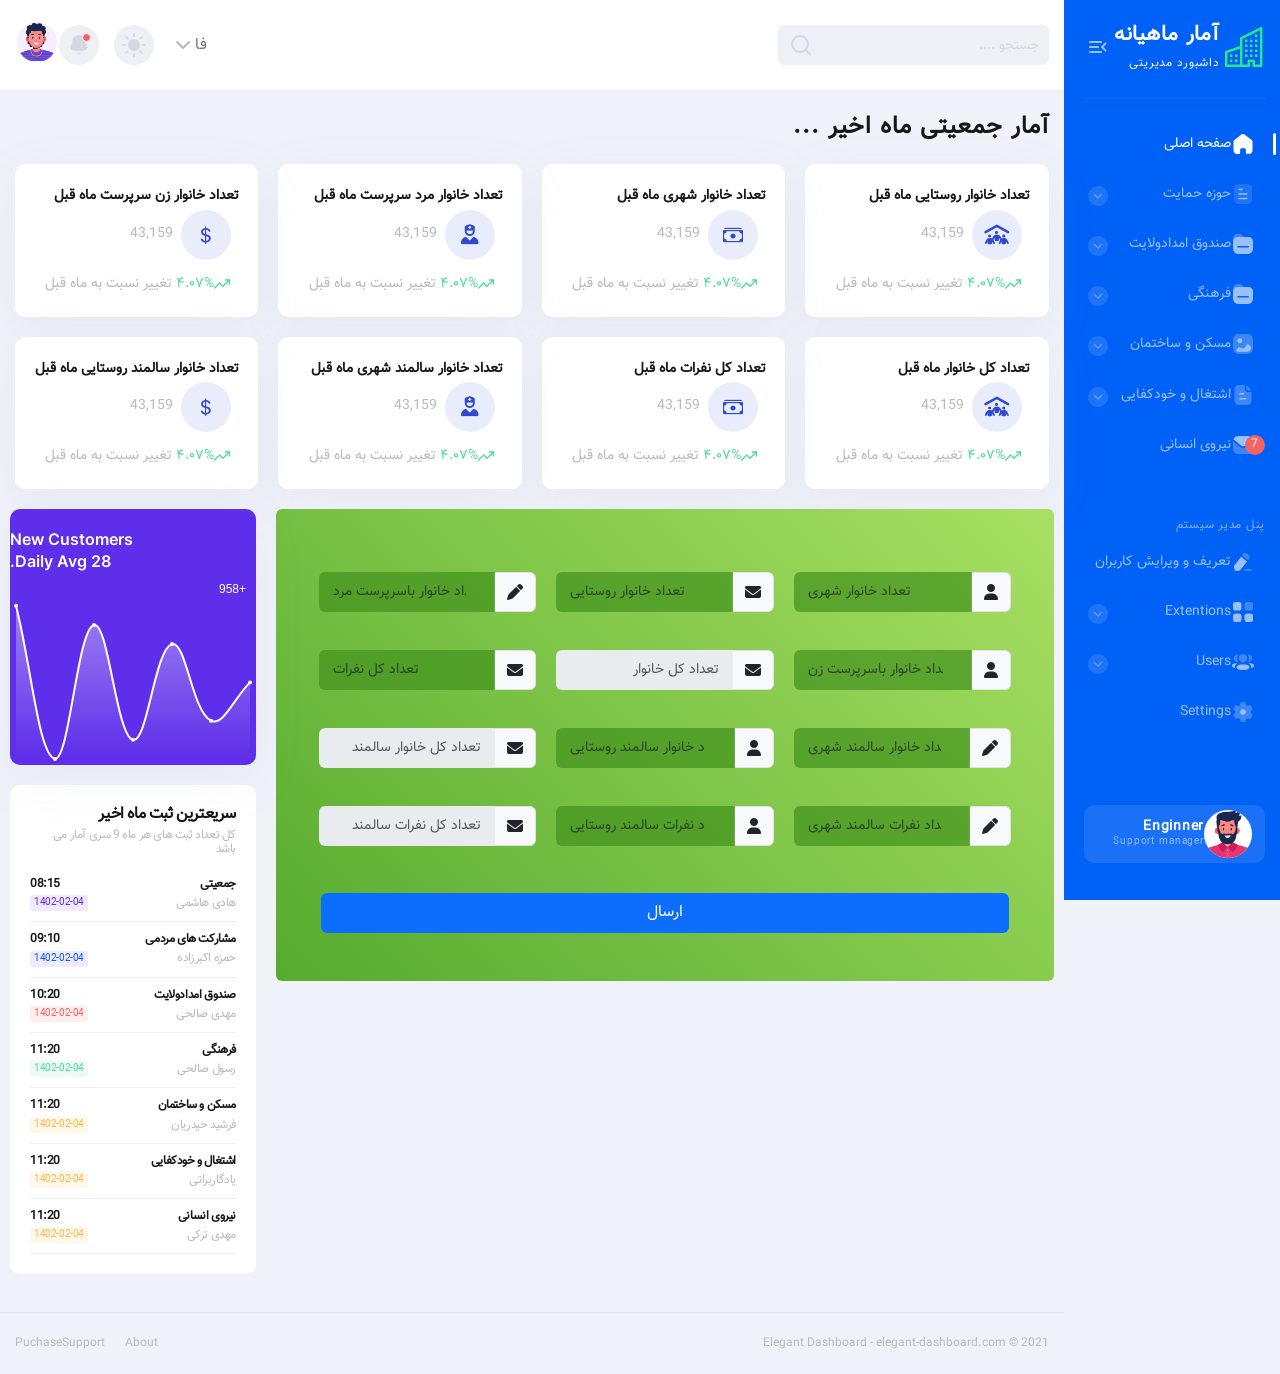
==== insert-poplulation.html @ deee4372 "init" ====
<!DOCTYPE html>
<html lang="fa" dir="rtl">

<head>
  <meta charset="UTF-8">
  <meta http-equiv="X-UA-Compatible" content="IE=edge">
  <meta name="viewport" content="width=device-width, initial-scale=1.0">
  <title>Elegant Dashboard | Dashboard</title>
  <!-- Favicon -->
  <link rel="shortcut icon" href="./img/svg/logo.svg" type="image/x-icon">
  <!-- Custom styles -->
  <link rel="stylesheet" href="https://cdn.jsdelivr.net/npm/bootstrap-icons@1.10.5/font/bootstrap-icons.css">
  <link rel="stylesheet" href="./css/bootstrap.rtl.min.css">
  <link rel="stylesheet" href="./css/style.css">
  <link rel="stylesheet" href="./css/font.css">
  <link rel="stylesheet" href="./css/Custome-style.css">
  <link rel="stylesheet" href="./css/all.min.css">

</head>

<body>
  <div class="layer"></div>
  <!-- ! Body -->
  <a class="skip-link sr-only" href="#skip-target">Skip to content</a>
  <div class="page-flex">



    <!-- ! Sidebar *********************************************-->
    <aside class="sidebar">
      <div class="sidebar-start">
        <div class="sidebar-head">
          <a href="/" class="logo-wrapper" title="Home">
            <span class="sr-only">Home</span>
            <!-- <span class="icon logo" aria-hidden="true"></span> -->
            <i class="bi bi-buildings"></i>
            <div class="logo-text">
              <span class="logo-title">آمار ماهیانه </span>
              <span class="logo-subtitle">داشبورد مدیریتی</span>
            </div>

          </a>
          <button class="sidebar-toggle transparent-btn" title="Menu" type="button">
            <span class="sr-only">Toggle menu</span>
            <span class="icon menu-toggle" aria-hidden="true"></span>
          </button>
        </div>
        <div class="sidebar-body">
          <ul class="sidebar-body-menu">
            <li>
              <a class="active" href="/"><span class="icon home" aria-hidden="true"></span>صفحه اصلی</a>
            </li>
            <li>
              <a class="show-cat-btn" href="##">
                <span class="icon document" aria-hidden="true"></span>حوزه حمایت
                <span class="category__btn transparent-btn" title="Open list">
                  <span class="sr-only">Open list</span>
                  <span class="icon arrow-down" aria-hidden="true"></span>
                </span>
              </a>
              <ul class="cat-sub-menu">
                <li>
                  <a href="insert-poplulation.html">آمار جمعیتی</a>
                </li>
                <li>
                  <a href="new-post.html"> آمار معیشت</a>
                </li>
                <li>
                  <a href="new-post.html">جهیزیه</a>
                </li>
                <li>
                  <a href="new-post.html">بیمه های اجتماعی</a>
                </li>
              </ul>
            </li>


            <li>
              <a class="show-cat-btn" href="##">
                <span class="icon folder" aria-hidden="true"></span>صندوق امدادولایت
                <span class="category__btn transparent-btn" title="Open list">
                  <span class="sr-only">Open list</span>
                  <span class="icon arrow-down" aria-hidden="true"></span>
                </span>
              </a>
              <ul class="cat-sub-menu">
                <li>
                  <a href="categories.html">صندوق امدادولایت</a>
                </li>
              </ul>
            </li>


            <li>
              <a class="show-cat-btn" href="##">
                <span class="icon folder" aria-hidden="true"></span>فرهنگی
                <span class="category__btn transparent-btn" title="Open list">
                  <span class="sr-only">Open list</span>
                  <span class="icon arrow-down" aria-hidden="true"></span>
                </span>
              </a>
              <ul class="cat-sub-menu">
                <li>
                  <a href="categories.html">فرهنگی</a>
                </li>
              </ul>
            </li>



            <li>
              <a class="show-cat-btn" href="##">
                <span class="icon image" aria-hidden="true"></span>مسکن و ساختمان
                <span class="category__btn transparent-btn" title="Open list">
                  <span class="sr-only">Open list</span>
                  <span class="icon arrow-down" aria-hidden="true"></span>
                </span>
              </a>
              <ul class="cat-sub-menu">
                <li>
                  <a href="media-01.html">ثبت آمار مسکن</a>
                </li>

              </ul>
            </li>
            <li>
              <a class="show-cat-btn" href="##">
                <span class="icon paper" aria-hidden="true"></span>اشتغال و خودکفایی
                <span class="category__btn transparent-btn" title="Open list">
                  <span class="sr-only">Open list</span>
                  <span class="icon arrow-down" aria-hidden="true"></span>
                </span>
              </a>
              <ul class="cat-sub-menu">
                <li>
                  <a href="pages.html">ثبت آمار اشتغال</a>
                </li>

              </ul>
            </li>
            <li>
              <a href="comments.html">
                <span class="icon message" aria-hidden="true"></span>
                نیروی انسانی
              </a>
              <span class="msg-counter">7</span>
            </li>
          </ul>
          <span class="system-menu__title mt-5">پنل مدیر سیستم</span>
          <ul class="sidebar-body-menu">
            <li>
              <a href="#"><span class="icon edit" aria-hidden="true"></span>تعریف و ویرایش کاربران</a>
            </li>
            <li>
              <a class="show-cat-btn" href="##">
                <span class="icon category" aria-hidden="true"></span>Extentions
                <span class="category__btn transparent-btn" title="Open list">
                  <span class="sr-only">Open list</span>
                  <span class="icon arrow-down" aria-hidden="true"></span>
                </span>
              </a>
              <ul class="cat-sub-menu">
                <li>
                  <a href="#">Extentions-01</a>
                </li>
                <li>
                  <a href="#">Extentions-02</a>
                </li>
              </ul>
            </li>
            <li>
              <a class="show-cat-btn" href="##">
                <span class="icon user-3" aria-hidden="true"></span>Users
                <span class="category__btn transparent-btn" title="Open list">
                  <span class="sr-only">Open list</span>
                  <span class="icon arrow-down" aria-hidden="true"></span>
                </span>
              </a>
              <ul class="cat-sub-menu">
                <li>
                  <a href="#">Users-01</a>
                </li>
                <li>
                  <a href="#">Users-02</a>
                </li>
              </ul>
            </li>
            <li>
              <a href="##"><span class="icon setting" aria-hidden="true"></span>Settings</a>
            </li>
          </ul>
        </div>
      </div>
      <div class="sidebar-footer">
        <a href="##" class="sidebar-user">
          <span class="sidebar-user-img">
            <picture>
              <source srcset="./img/avatar/avatar-illustrated-03.webp" type="image/webp"><img
                src="./img/avatar/avatar-illustrated-03.png" alt="User name">
            </picture>
          </span>
          <div class="sidebar-user-info">
            <span class="sidebar-user__title">Enginner</span>
            <span class="sidebar-user__subtitle">Support manager</span>
          </div>
        </a>
      </div>
    </aside>
    <!-- End Sidebar *-*****************************************************-->



    <div class="main-wrapper">
      <!-- ! Main nav -->
      <nav class="main-nav--bg">
        <div class="container main-nav">
          <div class="main-nav-start">
            <div class="search-wrapper">
              <i data-feather="search" aria-hidden="true"></i>
              <input type="text" placeholder="جستجو ...." required>
            </div>
          </div>
          <div class="main-nav-end">
            <button class="sidebar-toggle transparent-btn" title="Menu" type="button">
              <span class="sr-only">Toggle menu</span>
              <span class="icon menu-toggle--gray" aria-hidden="true"></span>
            </button>
            <div class="lang-switcher-wrapper">
              <button class="lang-switcher transparent-btn" type="button">
                فا
                <i data-feather="chevron-down" aria-hidden="true"></i>
              </button>
              <ul class="lang-menu dropdown">
                <li><a href="##">English</a></li>
                <li><a href="##">فارسی</a></li>
              </ul>
            </div>
            <button class="theme-switcher gray-circle-btn" type="button" title="Switch theme">
              <span class="sr-only">Switch theme</span>
              <i class="sun-icon" data-feather="sun" aria-hidden="true"></i>
              <i class="moon-icon" data-feather="moon" aria-hidden="true"></i>
            </button>
            <div class="notification-wrapper">
              <button class="gray-circle-btn dropdown-btn" title="To messages" type="button">
                <span class="sr-only">To messages</span>
                <span class="icon notification active" aria-hidden="true"></span>
              </button>
              <ul class="users-item-dropdown notification-dropdown dropdown">
                <li>
                  <a href="##">
                    <div class="notification-dropdown-icon info">
                      <i data-feather="check"></i>
                    </div>
                    <div class="notification-dropdown-text">
                      <span class="notification-dropdown__title">System just updated</span>
                      <span class="notification-dropdown__subtitle">The system has been successfully upgraded. Read more
                        here.</span>
                    </div>
                  </a>
                </li>
                <li>
                  <a href="##">
                    <div class="notification-dropdown-icon danger">
                      <i data-feather="info" aria-hidden="true"></i>
                    </div>
                    <div class="notification-dropdown-text">
                      <span class="notification-dropdown__title">The cache is full!</span>
                      <span class="notification-dropdown__subtitle">Unnecessary caches take up a lot of memory space and
                        interfere ...</span>
                    </div>
                  </a>
                </li>
                <li>
                  <a href="##">
                    <div class="notification-dropdown-icon info">
                      <i data-feather="check" aria-hidden="true"></i>
                    </div>
                    <div class="notification-dropdown-text">
                      <span class="notification-dropdown__title">New Subscriber here!</span>
                      <span class="notification-dropdown__subtitle">A new subscriber has subscribed.</span>
                    </div>
                  </a>
                </li>
                <li>
                  <a class="link-to-page" href="##">Go to Notifications page</a>
                </li>
              </ul>
            </div>
            <div class="nav-user-wrapper">
              <button href="##" class="nav-user-btn dropdown-btn" title="My profile" type="button">
                <span class="sr-only">My profile</span>
                <span class="nav-user-img">
                  <picture>
                    <source srcset="./img/avatar/avatar-illustrated-02.webp" type="image/webp"><img
                      src="./img/avatar/avatar-illustrated-02.png" alt="User name">
                  </picture>
                </span>
              </button>
              <ul class="users-item-dropdown nav-user-dropdown dropdown">
                <li><a href="##">
                    <i data-feather="user" aria-hidden="true"></i>
                    <span>پروفایل</span>
                  </a></li>
                <li><a href="##">
                    <i data-feather="settings" aria-hidden="true"></i>
                    <span>تنظیمات</span>
                  </a></li>
                <li><a class="danger" href="##">
                    <i data-feather="log-out" aria-hidden="true"></i>
                    <span>خروج</span>
                  </a></li>
              </ul>
            </div>
          </div>
        </div>
      </nav>
      <!-- ! Main -->
      <main class="main users chart-page" id="skip-target">
        <div class="container">
          <h2 class="main-title">آمار جمعیتی ماه اخیر ...</h2>
          <div class="row stat-cards">


            <!-- **** -->
            <div class="col-md-6 col-xl-3">
              <article class="stat-cards-item">
                <div class="stat-cards-info">
                  <p class="stat-cards-info__num">تعداد خانوار روستایی ماه قبل</p>
                  <div class="d-flex  align-items-center">
                    <i class="fa-solid mx-2 fa-people-roof stat-cards-icon primary"></i>
                    <p class="stat-cards-info__title">43,159</p>
                  </div>
                  <p class="stat-cards-info__progress mt-3">
                    <span class="stat-cards-info__profit success mx-1">
                      <i data-feather="trending-up" aria-hidden="true"></i>4.07%
                    </span>
                    تغییر نسبت به ماه قبل
                  </p>
                </div>
              </article>
            </div>
            <!-- ****** -->
            <div class="col-md-6 col-xl-3">
              <article class="stat-cards-item">
                <div class="stat-cards-info">
                  <p class="stat-cards-info__num">تعداد خانوار شهری ماه قبل</p>
                  <div class="d-flex  align-items-center">
                    <i class="bi bi-cash-stack mx-2 stat-cards-icon primary"></i>
                    <p class="stat-cards-info__title">43,159</p>
                  </div>
                  <p class="stat-cards-info__progress mt-3">
                    <span class="stat-cards-info__profit success mx-1">
                      <i data-feather="trending-up" aria-hidden="true"></i>4.07%
                    </span>
                    تغییر نسبت به ماه قبل
                  </p>
                </div>
              </article>
            </div>
            <!-- ****** -->
            <div class="col-md-6 col-xl-3">
              <article class="stat-cards-item">
                <div class="stat-cards-info">
                  <p class="stat-cards-info__num">تعداد خانوار مرد سرپرست ماه قبل</p>
                  <div class="d-flex  align-items-center">
                    <i class="fa-solid fa-user-nurse  mx-2 stat-cards-icon primary"></i>
                    <p class="stat-cards-info__title">43,159</p>
                  </div>
                  <p class="stat-cards-info__progress mt-3">
                    <span class="stat-cards-info__profit success mx-1">
                      <i data-feather="trending-up" aria-hidden="true"></i>4.07%
                    </span>
                    تغییر نسبت به ماه قبل
                  </p>
                </div>
              </article>
            </div>
            <!-- ****** -->
            <div class="col-md-6 col-xl-3">
              <article class="stat-cards-item">
                <div class="stat-cards-info">
                  <p class="stat-cards-info__num"> تعداد خانوار زن سرپرست ماه قبل</p>
                  <div class="d-flex  align-items-center">
                    <i class="bi bi-currency-dollar mx-2 stat-cards-icon primary"></i>
                    <p class="stat-cards-info__title">43,159</p>
                  </div>
                  <p class="stat-cards-info__progress mt-3">
                    <span class="stat-cards-info__profit success mx-1">
                      <i data-feather="trending-up" aria-hidden="true"></i>4.07%
                    </span>
                    تغییر نسبت به ماه قبل
                  </p>
                </div>
              </article>
            </div>
            <!-- ****** -->

          </div>
          <div class="row stat-cards">


            <!-- **** -->
            <div class="col-md-6 col-xl-3">
              <article class="stat-cards-item">
                <div class="stat-cards-info">
                  <p class="stat-cards-info__num">تعداد کل خانوار ماه قبل</p>
                  <div class="d-flex  align-items-center">
                    <i class="fa-solid mx-2 fa-people-roof stat-cards-icon primary"></i>
                    <p class="stat-cards-info__title">43,159</p>
                  </div>
                  <p class="stat-cards-info__progress mt-3">
                    <span class="stat-cards-info__profit success mx-1">
                      <i data-feather="trending-up" aria-hidden="true"></i>4.07%
                    </span>
                    تغییر نسبت به ماه قبل
                  </p>
                </div>
              </article>
            </div>
            <!-- ****** -->
            <div class="col-md-6 col-xl-3">
              <article class="stat-cards-item">
                <div class="stat-cards-info">
                  <p class="stat-cards-info__num">تعداد کل نفرات ماه قبل</p>
                  <div class="d-flex  align-items-center">
                    <i class="bi bi-cash-stack mx-2 stat-cards-icon primary"></i>
                    <p class="stat-cards-info__title">43,159</p>
                  </div>
                  <p class="stat-cards-info__progress mt-3">
                    <span class="stat-cards-info__profit success mx-1">
                      <i data-feather="trending-up" aria-hidden="true"></i>4.07%
                    </span>
                    تغییر نسبت به ماه قبل
                  </p>
                </div>
              </article>
            </div>
            <!-- ****** -->
            <div class="col-md-6 col-xl-3">
              <article class="stat-cards-item">
                <div class="stat-cards-info">
                  <p class="stat-cards-info__num">تعداد خانوار سالمند شهری ماه قبل</p>
                  <div class="d-flex  align-items-center">
                    <i class="fa-solid fa-user-nurse  mx-2 stat-cards-icon primary"></i>
                    <p class="stat-cards-info__title">43,159</p>
                  </div>
                  <p class="stat-cards-info__progress mt-3">
                    <span class="stat-cards-info__profit success mx-1">
                      <i data-feather="trending-up" aria-hidden="true"></i>4.07%
                    </span>
                    تغییر نسبت به ماه قبل
                  </p>
                </div>
              </article>
            </div>
            <!-- ****** -->
            <div class="col-md-6 col-xl-3">
              <article class="stat-cards-item">
                <div class="stat-cards-info">
                  <p class="stat-cards-info__num"> تعداد خانوار سالمند روستایی ماه قبل</p>
                  <div class="d-flex  align-items-center">
                    <i class="bi bi-currency-dollar mx-2 stat-cards-icon primary"></i>
                    <p class="stat-cards-info__title">43,159</p>
                  </div>
                  <p class="stat-cards-info__progress mt-3">
                    <span class="stat-cards-info__profit success mx-1">
                      <i data-feather="trending-up" aria-hidden="true"></i>4.07%
                    </span>
                    تغییر نسبت به ماه قبل
                  </p>
                </div>
              </article>
            </div>
            <!-- ****** -->

          </div>
          <!-- ******************** -->
          <div class="row">
            <div class="col-lg-9">

              <form action="" class="insert-form p-5 rounded">
                <div class="row">
                  <div class="col-md-6 col-lg-4">
                    <div class="input-group mb-2">
                      <span class="input-group-text">
                        <i class="fa fa-user"></i>
                      </span>
                      <input type="number" class="form-control" placeholder="تعداد خانوار شهری">
                    </div>
                  </div>
                  <div class="col-md-6 col-lg-4">
                    <div class="input-group mb-2">
                      <span class="input-group-text">
                        <i class="fa-solid fa-envelope"></i>
                      </span>
                      <input type="number" class="form-control" placeholder="تعداد خانوار روستایی">
                    </div>
                  </div>
                  <div class="col-md-6 col-lg-4">
                    <div class="input-group mb-2">
                      <span class="input-group-text">
                        <i class="fas fa-pen"></i>
                      </span>
                      <input type="number" class="form-control" placeholder="تعداد خانوار باسرپرست مرد">
                    </div>
                  </div>


                  <div class="col-md-6 col-lg-4">
                    <div class="input-group mb-2">
                      <span class="input-group-text">
                        <i class="fa fa-user"></i>
                      </span>
                      <input type="number" class="form-control " placeholder="تعداد خانوار باسرپرست زن">
                    </div>
                  </div>
                  <div class="col-md-6 col-lg-4">
                    <div class="input-group mb-2">
                      <span class="input-group-text">
                        <i class="fa-solid fa-envelope"></i>
                      </span>
                      <input disabled type="text" class="form-control" placeholder="تعداد کل خانوار">
                    </div>
                  </div>
                  <div class="col-md-6 col-lg-4">
                    <div class="input-group mb-2">
                      <span class="input-group-text">
                        <i class="fa-solid fa-envelope"></i>
                      </span>
                      <input type="number" class="form-control" placeholder="تعداد کل نفرات">
                    </div>
                  </div>
                  <div class="col-md-6 col-lg-4">
                    <div class="input-group mb-2">
                      <span class="input-group-text">
                        <i class="fas fa-pen"></i>
                      </span>
                      <input type="number" class="form-control" placeholder="تعداد خانوار سالمند شهری">
                    </div>
                  </div>


                  <div class="col-md-6 col-lg-4">
                    <div class="input-group mb-2">
                      <span class="input-group-text">
                        <i class="fa fa-user"></i>
                      </span>
                      <input type="number" class="form-control " placeholder="تعداد خانوار سالمند روستایی">
                    </div>
                  </div>
                  <div class="col-md-6 col-lg-4">
                    <div class="input-group mb-2">
                      <span class="input-group-text">
                        <i class="fa-solid fa-envelope"></i>
                      </span>
                      <input disabled type="text" class="form-control" placeholder="تعداد کل خانوار سالمند">
                    </div>
                  </div>
                  <div class="col-md-6 col-lg-4">
                    <div class="input-group mb-2">
                      <span class="input-group-text">
                        <i class="fas fa-pen"></i>
                      </span>
                      <input type="number" class="form-control" placeholder="تعداد نفرات سالمند شهری">
                    </div>
                  </div>


                  <div class="col-md-6 col-lg-4">
                    <div class="input-group mb-2">
                      <span class="input-group-text">
                        <i class="fa fa-user"></i>
                      </span>
                      <input type="number" class="form-control " placeholder="تعداد نفرات سالمند روستایی">
                    </div>
                  </div>
                  <div class="col-md-6 col-lg-4">
                    <div class="input-group mb-2">
                      <span class="input-group-text">
                        <i class="fa-solid fa-envelope"></i>
                      </span>
                      <input disabled type="text" class="form-control" placeholder="تعداد کل نفرات سالمند">
                    </div>
                  </div>
                  <div class="pt-4">
                    <input type="submit" value="ارسال" class="btn btn-primary  w-100 f-800">
                  </div>
                </div>
              </form>
            </div>





            <div class="col-lg-3">
              <article class="customers-wrapper">
                <canvas id="customersChart" aria-label="Customers statistics" role="img"></canvas>

              </article>
              <article class="white-block">
                <div class="top-cat-title">
                  <h3>سریعترین ثبت ماه اخیر</h3>
                  <p>کل تعداد ثبت های هر ماه 9 سری آمار می باشد</p>
                </div>
                <ul class="top-cat-list">
                  <li>
                    <a href="##">
                      <div class="top-cat-list__title">
                        جمعیتی <span>08:15</span>
                      </div>
                      <div class="top-cat-list__subtitle">
                        هادی هاشمی <span class="purple">1402-02-04</span>
                      </div>
                    </a>
                  </li>
                  <li>
                    <a href="##">
                      <div class="top-cat-list__title">
                        مشارکت های مردمی<span>09:10</span>
                      </div>
                      <div class="top-cat-list__subtitle">
                        حمزه اکبرزاده <span class="blue">1402-02-04</span>
                      </div>
                    </a>
                  </li>
                  <li>
                    <a href="##">
                      <div class="top-cat-list__title">
                        صندوق امدادولایت <span>10:20</span>
                      </div>
                      <div class="top-cat-list__subtitle">
                        مهدی صالحی <span class="danger">1402-02-04</span>
                      </div>
                    </a>
                  </li>
                  <li>
                    <a href="##">
                      <div class="top-cat-list__title">
                        فرهنگی <span>11:20</span>
                      </div>
                      <div class="top-cat-list__subtitle">
                        رسول صالحی <span class="success">1402-02-04</span>
                      </div>
                    </a>
                  </li>
                  <li>
                    <a href="##">
                      <div class="top-cat-list__title">
                        مسکن و ساختمان<span>11:20</span>
                      </div>
                      <div class="top-cat-list__subtitle">
                        فرشید حیدریان<span class="warning">1402-02-04</span>
                      </div>
                    </a>
                  </li>
                  <li>
                    <a href="##">
                      <div class="top-cat-list__title">
                        اشتغال و خودکفایی <span>11:20</span>
                      </div>
                      <div class="top-cat-list__subtitle">
                        یادگاربراتی <span class="warning">1402-02-04</span>
                      </div>
                    </a>
                  </li>
                  <li>
                    <a href="##">
                      <div class="top-cat-list__title">
                        نیروی انسانی <span>11:20</span>
                      </div>
                      <div class="top-cat-list__subtitle">
                        مهدی ترکی <span class="warning">1402-02-04</span>
                      </div>
                    </a>
                  </li>

                </ul>
              </article>
            </div>
          </div>
        </div>
      </main>
      <!-- ! Footer -->
      <footer class="footer">
        <div class="container footer--flex">
          <div class="footer-start">
            <p>2021 © Elegant Dashboard - <a href="elegant-dashboard.com" target="_blank"
                rel="noopener noreferrer">elegant-dashboard.com</a></p>
          </div>
          <ul class="footer-end">
            <li><a href="##">About</a></li>
            <li><a href="##">Support</a></li>
            <li><a href="##">Puchase</a></li>
          </ul>
        </div>
      </footer>
    </div>
  </div>
  <!-- Chart library -->
  <script src="./plugins/chart.min.js"></script>
  <!-- Icons library -->
  <script src="plugins/feather.min.js"></script>
  <!-- Custom scripts -->
  <script src="js/script.js"></script>
  <script src="js/bootstrap.bundle.min.js"></script>
</body>

</html>
---- css/style.css ----
/*NEW Com*/


/*! normalize.css v8.0.1 | MIT License | github.com/necolas/normalize.css */

/* Document
   ========================================================================== */

/**
 * 1. Correct the line height in all browsers.
 * 2. Prevent adjustments of font size after orientation changes in iOS.
 */

@import url(../fonts/stylesheet.css);

html {
  line-height: 1.15;
  /* 1 */
  -webkit-text-size-adjust: 100%;
  /* 2 */
}


/* Sections
   ========================================================================== */

/**
 * Remove the margin in all browsers.
 */

body {
  margin: 0;
  /* font-family: vazirf, sans-serif; */
}

/**
 * Render the `main` element consistently in IE.
 */

main {
  display: block;
}

/**
 * Correct the font size and margin on `h1` elements within `section` and
 * `article` contexts in Chrome, Firefox, and Safari.
 */

h1 {
  font-size: 2em;
  margin: 0.67em 0;
}

/* Grouping content
   ========================================================================== */

/**
 * 1. Add the correct box sizing in Firefox.
 * 2. Show the overflow in Edge and IE.
 */

hr {
  -webkit-box-sizing: content-box;
  box-sizing: content-box;
  /* 1 */
  height: 0;
  /* 1 */
  overflow: visible;
  /* 2 */
}

/**
 * 1. Correct the inheritance and scaling of font size in all browsers.
 * 2. Correct the odd `em` font sizing in all browsers.
 */

pre {
  font-family: monospace, monospace;
  /* 1 */
  font-size: 1em;
  /* 2 */
}

/* Text-level semantics
   ========================================================================== */

/**
 * Remove the gray background on active links in IE 10.
 */

a {
  background-color: transparent;
}

/**
 * 1. Remove the bottom border in Chrome 57-
 * 2. Add the correct text decoration in Chrome, Edge, IE, Opera, and Safari.
 */

abbr[title] {
  border-bottom: none;
  /* 1 */
  text-decoration: underline;
  /* 2 */
  -webkit-text-decoration: underline dotted;
  text-decoration: underline dotted;
  /* 2 */
}

/**
 * Add the correct font weight in Chrome, Edge, and Safari.
 */

b,
strong {
  font-weight: bolder;
}

/**
 * 1. Correct the inheritance and scaling of font size in all browsers.
 * 2. Correct the odd `em` font sizing in all browsers.
 */

code,
kbd,
samp {
  font-family: monospace, monospace;
  /* 1 */
  font-size: 1em;
  /* 2 */
}

/**
 * Add the correct font size in all browsers.
 */

small {
  font-size: 80%;
}

/**
 * Prevent `sub` and `sup` elements from affecting the line height in
 * all browsers.
 */

sub,
sup {
  font-size: 75%;
  line-height: 0;
  position: relative;
  vertical-align: baseline;
}

sub {
  bottom: -0.25em;
}

sup {
  top: -0.5em;
}

/* Embedded content
   ========================================================================== */

/**
 * Remove the border on images inside links in IE 10.
 */

img {
  border-style: none;
}

/* Forms
   ========================================================================== */

/**
 * 1. Change the font styles in all browsers.
 * 2. Remove the margin in Firefox and Safari.
 */

button,
input,
optgroup,
select,
textarea {
  font-family: inherit;
  /* 1 */
  font-size: 100%;
  /* 1 */
  line-height: 1.15;
  /* 1 */
  margin: 0;
  /* 2 */
}

/**
 * Show the overflow in IE.
 * 1. Show the overflow in Edge.
 */

button,
input {
  /* 1 */
  overflow: visible;
}

/**
 * Remove the inheritance of text transform in Edge, Firefox, and IE.
 * 1. Remove the inheritance of text transform in Firefox.
 */

button,
select {
  /* 1 */
  text-transform: none;
}

/**
 * Correct the inability to style clickable types in iOS and Safari.
 */

button,
[type="button"],
[type="reset"],
[type="submit"] {
  -webkit-appearance: button;
}

/**
 * Remove the inner border and padding in Firefox.
 */

button::-moz-focus-inner,
[type="button"]::-moz-focus-inner,
[type="reset"]::-moz-focus-inner,
[type="submit"]::-moz-focus-inner {
  border-style: none;
  padding: 0;
}

/**
 * Restore the focus styles unset by the previous rule.
 */

button:-moz-focusring,
[type="button"]:-moz-focusring,
[type="reset"]:-moz-focusring,
[type="submit"]:-moz-focusring {
  outline: 1px dotted ButtonText;
}

/**
 * Correct the padding in Firefox.
 */

fieldset {
  padding: 0.35em 0.75em 0.625em;
}

/**
 * 1. Correct the text wrapping in Edge and IE.
 * 2. Correct the color inheritance from `fieldset` elements in IE.
 * 3. Remove the padding so developers are not caught out when they zero out
 *    `fieldset` elements in all browsers.
 */

legend {
  -webkit-box-sizing: border-box;
  box-sizing: border-box;
  /* 1 */
  color: inherit;
  /* 2 */
  display: table;
  /* 1 */
  max-width: 100%;
  /* 1 */
  padding: 0;
  /* 3 */
  white-space: normal;
  /* 1 */
}

/**
 * Add the correct vertical alignment in Chrome, Firefox, and Opera.
 */

progress {
  vertical-align: baseline;
}

/**
 * Remove the default vertical scrollbar in IE 10+.
 */

textarea {
  overflow: auto;
}

/**
 * 1. Add the correct box sizing in IE 10.
 * 2. Remove the padding in IE 10.
 */

[type="checkbox"],
[type="radio"] {
  -webkit-box-sizing: border-box;
  box-sizing: border-box;
  /* 1 */
  padding: 0;
  /* 2 */
}

/**
 * Correct the cursor style of increment and decrement buttons in Chrome.
 */

[type="number"]::-webkit-inner-spin-button,
[type="number"]::-webkit-outer-spin-button {
  height: auto;
}

/**
 * 1. Correct the odd appearance in Chrome and Safari.
 * 2. Correct the outline style in Safari.
 */

[type="search"] {
  -webkit-appearance: textfield;
  /* 1 */
  outline-offset: -2px;
  /* 2 */
}

/**
 * Remove the inner padding in Chrome and Safari on macOS.
 */

[type="search"]::-webkit-search-decoration {
  -webkit-appearance: none;
}

/**
 * 1. Correct the inability to style clickable types in iOS and Safari.
 * 2. Change font properties to `inherit` in Safari.
 */

::-webkit-file-upload-button {
  -webkit-appearance: button;
  /* 1 */
  font: inherit;
  /* 2 */
}

/* Interactive
   ========================================================================== */

/*
 * Add the correct display in Edge, IE 10+, and Firefox.
 */

details {
  display: block;
}

/*
 * Add the correct display in all browsers.
 */

summary {
  display: list-item;
}

/* Misc
   ========================================================================== */

/**
 * Add the correct display in IE 10+.
 */

template {
  display: none;
}

/**
 * Add the correct display in IE 10.
 */

[hidden] {
  display: none;
}

/* Grayscale: */

/* Colors: */

/* Background colors: */

/* Fonts Start */

/* Fonts End */

/*!
 * Bootstrap Grid v4.1.3 (https://getbootstrap.com/)
 * Copyright 2011-2018 The Bootstrap Authors
 * Copyright 2011-2018 Twitter, Inc.
 * Licensed under MIT (https://github.com/twbs/bootstrap/blob/master/LICENSE)
 */

@-ms-viewport {
  width: device-width;
}

html {
  -webkit-box-sizing: border-box;
  box-sizing: border-box;
  -ms-overflow-style: scrollbar;
}

*,
*::before,
*::after {
  -webkit-box-sizing: inherit;
  box-sizing: inherit;
}

.container {
  width: 100%;
  padding-right: 15px;
  padding-left: 15px;
  margin-right: auto;
  margin-left: auto;
}

.container-fluid {
  width: 100%;
  padding-right: 15px;
  padding-left: 15px;
  margin-right: auto;
  margin-left: auto;
}

.row {
  display: -webkit-box;
  display: -ms-flexbox;
  display: flex;
  -ms-flex-wrap: wrap;
  flex-wrap: wrap;
  margin-right: -15px;
  margin-left: -15px;
}

.no-gutters {
  margin-right: 0;
  margin-left: 0;
}

.no-gutters>.col,
.no-gutters>[class*="col-"] {
  padding-right: 0;
  padding-left: 0;
}

.col-1,
.col-2,
.col-3,
.col-4,
.col-5,
.col-6,
.col-7,
.col-8,
.col-9,
.col-10,
.col-11,
.col-12,
.col,
.col-auto,
.col-sm-1,
.col-sm-2,
.col-sm-3,
.col-sm-4,
.col-sm-5,
.col-sm-6,
.col-sm-7,
.col-sm-8,
.col-sm-9,
.col-sm-10,
.col-sm-11,
.col-sm-12,
.col-sm,
.col-sm-auto,
.col-md-1,
.col-md-2,
.col-md-3,
.col-md-4,
.col-md-5,
.col-md-6,
.col-md-7,
.col-md-8,
.col-md-9,
.col-md-10,
.col-md-11,
.col-md-12,
.col-md,
.col-md-auto,
.col-lg-1,
.col-lg-2,
.col-lg-3,
.col-lg-4,
.col-lg-5,
.col-lg-6,
.col-lg-7,
.col-lg-8,
.col-lg-9,
.col-lg-10,
.col-lg-11,
.col-lg-12,
.col-lg,
.col-lg-auto,
.col-xl-1,
.col-xl-2,
.col-xl-3,
.col-xl-4,
.col-xl-5,
.col-xl-6,
.col-xl-7,
.col-xl-8,
.col-xl-9,
.col-xl-10,
.col-xl-11,
.col-xl-12,
.col-xl,
.col-xl-auto,
.col-xxl-1,
.col-xxl-2,
.col-xxl-3,
.col-xxl-4,
.col-xxl-5,
.col-xxl-6,
.col-xxl-7,
.col-xxl-8,
.col-xxl-9,
.col-xxl-10,
.col-xxl-11,
.col-xxl-12,
.col-xxl,
.col-xxl-auto {
  position: relative;
  width: 100%;
  min-height: 1px;
  padding-right: 10px;
  padding-left: 10px;
}

/******* Aded Class **************/

.insert-form {
  background: -webkit-linear-gradient(45deg, #56ab2f, #a8e063);
  background-color: rgba(0, 0, 0, 0);
  background-position-x: 0%;
  background-position-y: 0%;
  background-repeat: repeat;
  background-attachment: scroll;
  background-image: -webkit-linear-gradient(45deg, rgb(86, 171, 47), rgb(168, 224, 99));
  background-size: auto;
  background-origin: padding-box;
  background-clip: border-box;
}

.insert-form input[type="number"],
input[type="text"],
input[type="password"] {
  background: rgba(66, 146, 29, 0.7);
}

form .row .input-group {
  padding: 15px 0;
  font-size: .5rem !important;
}

/******** End Added Class *********************************************************/
#signin-body {
  background-image: url("../img/categories/cropped-helpsavenature.jpg");
  background-color: gray;
  background-blend-mode: multiply;
  background-size: cover;
  background-repeat: no-repeat;
}

.col {
  -ms-flex-preferred-size: 0;
  flex-basis: 0;
  -webkit-box-flex: 1;
  -ms-flex-positive: 1;
  flex-grow: 1;
  max-width: 100%;
}

.col-auto {
  -webkit-box-flex: 0;
  -ms-flex: 0 0 auto;
  flex: 0 0 auto;
  width: auto;
  max-width: none;
}

.col-1 {
  -webkit-box-flex: 0;
  -ms-flex: 0 0 8.33333%;
  flex: 0 0 8.33333%;
  max-width: 8.33333%;
}

.col-2 {
  -webkit-box-flex: 0;
  -ms-flex: 0 0 16.66667%;
  flex: 0 0 16.66667%;
  max-width: 16.66667%;
}

.col-3 {
  -webkit-box-flex: 0;
  -ms-flex: 0 0 25%;
  flex: 0 0 25%;
  max-width: 25%;
}

.col-4 {
  -webkit-box-flex: 0;
  -ms-flex: 0 0 33.33333%;
  flex: 0 0 33.33333%;
  max-width: 33.33333%;
}

.col-5 {
  -webkit-box-flex: 0;
  -ms-flex: 0 0 41.66667%;
  flex: 0 0 41.66667%;
  max-width: 41.66667%;
}

.col-6 {
  -webkit-box-flex: 0;
  -ms-flex: 0 0 50%;
  flex: 0 0 50%;
  max-width: 50%;
}

.col-7 {
  -webkit-box-flex: 0;
  -ms-flex: 0 0 58.33333%;
  flex: 0 0 58.33333%;
  max-width: 58.33333%;
}

.col-8 {
  -webkit-box-flex: 0;
  -ms-flex: 0 0 66.66667%;
  flex: 0 0 66.66667%;
  max-width: 66.66667%;
}

.col-9 {
  -webkit-box-flex: 0;
  -ms-flex: 0 0 75%;
  flex: 0 0 75%;
  max-width: 75%;
}

.col-10 {
  -webkit-box-flex: 0;
  -ms-flex: 0 0 83.33333%;
  flex: 0 0 83.33333%;
  max-width: 83.33333%;
}

.col-11 {
  -webkit-box-flex: 0;
  -ms-flex: 0 0 91.66667%;
  flex: 0 0 91.66667%;
  max-width: 91.66667%;
}

.col-12 {
  -webkit-box-flex: 0;
  -ms-flex: 0 0 100%;
  flex: 0 0 100%;
  max-width: 100%;
}

/*# sourceMappingURL=custom-grid.css.map */

* {
  -webkit-box-sizing: border-box;
  box-sizing: border-box;
  -webkit-tap-highlight-color: transparent;
  -webkit-transition: 0.3s all;
  -o-transition: 0.3s all;
  transition: 0.3s all;
}

html,
body {
  font-family: 'Inter', sans-serif;
}

h1,
h2,
h3,
h4,
h5,
h6,
p,
ul,
a,
button {
  margin: 0;
  padding: 0;
  line-height: 1;
}

a {
  color: inherit;
  text-decoration: none;
  -webkit-transition: all 0.3s;
  -o-transition: all 0.3s;
  transition: all 0.3s;
}

a:hover {
  color: inherit;
  text-decoration: none;
}

ul,
ol {
  list-style-type: none;
}

img {
  max-width: 100%;
}

:focus {
  outline-width: 0;
}

.me-11 {
  margin-right: 11px;
}

.me-10 {
  margin-right: 10px;
}

.ms-20 {
  margin-left: 20px;
}

.mb-20 {
  margin-bottom: 20px;
}

.p-relative {
  position: relative;
}

.resize-none {
  resize: none;
}

.white-block {
  display: -webkit-box;
  display: -ms-flexbox;
  display: flex;
  -webkit-box-orient: vertical;
  -webkit-box-direction: normal;
  -ms-flex-direction: column;
  flex-direction: column;
  background-color: #FFFFFF;
  border-radius: 10px;
  padding: 20px;
  margin-bottom: 20px;
}

.white-block__title {
  font-weight: 500;
  font-size: 16px;
  line-height: 1.5;
  color: #171717;
  margin-bottom: 20px;
}

.white-block .select {
  width: 100%;
  background-color: #eff0f6;
}

.white-block.checkboxes label {
  display: -webkit-box;
  display: -ms-flexbox;
  display: flex;
  -webkit-box-align: center;
  -ms-flex-align: center;
  align-items: center;
  -ms-flex-wrap: wrap;
  flex-wrap: wrap;
  margin-bottom: 15px;
}

.white-block.checkboxes label:last-child {
  margin-bottom: 0;
}

.white-block.checkboxes input {
  margin-right: 12px;
  width: 16px;
  height: 16px;
}

.white-block.checkboxes span {
  font-size: 14px;
  line-height: 1.71;
}

/* content of sr-only is available only for screen-readers */

.sr-only {
  position: absolute;
  white-space: nowrap;
  width: 1px;
  height: 1px;
  overflow: hidden;
  border: 0;
  padding: 0;
  clip: rect(0 0 0 0);
  -webkit-clip-path: inset(50%);
  clip-path: inset(50%);
  margin: -1px;
}

/* Skip link */

.skip-link {
  background-color: #eee;
  clip: auto !important;
  -webkit-clip-path: none;
  clip-path: none;
  color: #444;
  display: block;
  font-size: 1em;
  height: auto;
  left: 5px;
  line-height: normal;
  padding: 15px 23px 14px;
  text-decoration: none;
  top: 5px;
  width: auto;
  z-index: 100000;
}

.skip-link.sr-only {
  border: 0;
  clip: rect(1px, 1px, 1px, 1px);
  -webkit-clip-path: inset(50%);
  clip-path: inset(50%);
  height: 1px;
  margin: -1px;
  overflow: hidden;
  padding: 0;
  position: absolute !important;
  width: 1px;
  word-wrap: normal !important;
}

.skip-link.sr-only:focus {
  background-color: #fff;
  clip: auto !important;
  -webkit-clip-path: none;
  clip-path: none;
  color: #767676;
  display: block;
  font-size: 1em;
  height: auto;
  left: 5px;
  line-height: normal;
  padding: 15px 23px 14px;
  text-decoration: none;
  top: 5px;
  width: auto;
  z-index: 100000;
}

::-webkit-scrollbar {
  width: 6px;
}

/* Track */

::-webkit-scrollbar-track {
  -webkit-box-shadow: inset 0 0 6px rgba(0, 0, 0, 0.3);
  box-shadow: inset 0 0 6px rgba(0, 0, 0, 0.3);
  border-radius: 10px;
}

/* Handle */

::-webkit-scrollbar-thumb {
  border-radius: 10px;
  background: rgba(255, 255, 255, 0.4);
  -webkit-box-shadow: inset 0 0 6px rgba(0, 0, 0, 0.5);
  box-shadow: inset 0 0 6px rgba(0, 0, 0, 0.5);
}

::-webkit-scrollbar-thumb:window-inactive {
  background: rgba(253, 253, 253, 0.4);
}

body {
  background-color: #F0F2FA;
}

.page-flex {
  display: -webkit-box;
  display: -ms-flexbox;
  display: flex;
}

.page-center {
  min-height: 100vh;
  display: -webkit-box;
  display: -ms-flexbox;
  display: flex;
  -webkit-box-align: center;
  -ms-flex-align: center;
  align-items: center;
  -webkit-box-pack: center;
  -ms-flex-pack: center;
  justify-content: center;
  -webkit-box-orient: vertical;
  -webkit-box-direction: normal;
  -ms-flex-direction: column;
  flex-direction: column;
  text-align: center;
  padding: 30px 15px;
}

.main-wrapper {
  position: relative;
  width: 100%;
}

.footer {
  position: absolute;
  bottom: 0;
  left: 0;
  width: 100%;
}

.layer {
  display: none;
  position: fixed;
  width: 100%;
  height: 100%;
  top: 0;
  left: 0;
  z-index: 2;
}

.layer.active {
  display: block;
}

@font-face {
  font-family: "demo";
  font-display: swap;
  src: url("../fonts/demo.woff") format("woff"), url("../fonts/demo.woff2") format("woff2");
  font-weight: 400;
  font-style: normal;
}

@font-face {
  font-family: "Inter-Black";
  font-display: swap;
  src: url("../fonts/Inter-Black.woff") format("woff"), url("../fonts/Inter-Black.woff2") format("woff2");
  font-weight: 400;
  font-style: normal;
}

@font-face {
  font-family: "Inter-ExtraBold";
  font-display: swap;
  src: url("../fonts/Inter-ExtraBold.woff") format("woff"), url("../fonts/Inter-ExtraBold.woff2") format("woff2");
  font-weight: 400;
  font-style: normal;
}

@font-face {
  font-family: "Inter-Bold";
  font-display: swap;
  src: url("../fonts/Inter-Bold.woff") format("woff"), url("../fonts/Inter-Bold.woff2") format("woff2");
  font-weight: 400;
  font-style: normal;
}

@font-face {
  font-family: "Inter-Light";
  font-display: swap;
  src: url("../fonts/Inter-Light.woff") format("woff"), url("../fonts/Inter-Light.woff2") format("woff2");
  font-weight: 400;
  font-style: normal;
}

@font-face {
  font-family: "Inter-ExtraLight";
  font-display: swap;
  src: url("../fonts/Inter-ExtraLight.woff") format("woff"), url("../fonts/Inter-ExtraLight.woff2") format("woff2");
  font-weight: 400;
  font-style: normal;
}

@font-face {
  font-family: "Inter-Regular";
  font-display: swap;
  src: url("../fonts/Inter-Regular.woff") format("woff"), url("../fonts/Inter-Regular.woff2") format("woff2");
  font-weight: 400;
  font-style: normal;
}

@font-face {
  font-family: "Inter-Medium";
  font-display: swap;
  src: url("../fonts/Inter-Medium.woff") format("woff"), url("../fonts/Inter-Medium.woff2") format("woff2");
  font-weight: 400;
  font-style: normal;
}

@font-face {
  font-family: "Inter-SemiBold";
  font-display: swap;
  src: url("../fonts/Inter-SemiBold.woff") format("woff"), url("../fonts/Inter-SemiBold.woff2") format("woff2");
  font-weight: 400;
  font-style: normal;
}

@font-face {
  font-family: "stylesheet";
  font-display: swap;
  src: url("../fonts/stylesheet.woff") format("woff"), url("../fonts/stylesheet.woff2") format("woff2");
  font-weight: 400;
  font-style: normal;
}

@font-face {
  font-family: "Inter-Thin";
  font-display: swap;
  src: url("../fonts/Inter-Thin.woff") format("woff"), url("../fonts/Inter-Thin.woff2") format("woff2");
  font-weight: 400;
  font-style: normal;
}

/* Basic config for all custom icons: */

.icon {
  display: inline-block;
  background-repeat: no-repeat;
  background-position: center center;
}

.logo {
  background-image: url(../img/svg/Logo.svg);
  width: 49px;
  height: 49px;
}

.menu-toggle {
  background-image: url(../img/svg/Bulk/Menu-toggle-white.svg);
  width: 24px;
  height: 24px;
}

.menu-toggle--gray {
  background-image: url(../img/svg/Bulk/Menu-toggle-gray.svg);
  width: 24px;
  height: 24px;
}

.home {
  background-image: url(../img/svg/Bulk/Home-white.svg);
  width: 24px;
  height: 24px;
}

.document {
  background-image: url(../img/svg/Bulk/Document-white.svg);
  width: 24px;
  height: 24px;
}

.folder {
  background-image: url(../img/svg/Bulk/Folder-white.svg);
  width: 24px;
  height: 24px;
}

.arrow-down {
  background-image: url(../img/svg/Bulk/Arrow-DownCircle.svg);
  width: 24px;
  height: 24px;
}

.image {
  background-image: url(../img/svg/Bulk/Image-white.svg);
  width: 24px;
  height: 24px;
}

.paper {
  width: 24px;
  height: 24px;
  background-image: url(../img/svg/Bulk/Paper-white.svg);
}

.message {
  background-image: url(../img/svg/Bulk/Message-white.svg);
  width: 24px;
  height: 24px;
}

.edit {
  background-image: url(../img/svg/Bulk/Edit-white.svg);
  width: 24px;
  height: 24px;
}

.category {
  background-image: url(../img/svg/Bulk/Category-white.svg);
  width: 24px;
  height: 24px;
}

.user-3 {
  background-image: url(../img/svg/Bulk/3-User-white.svg);
  width: 24px;
  height: 24px;
}

.setting {
  background-image: url(../img/svg/Bulk/Setting-white.svg);
  width: 24px;
  height: 24px;
}

.settings-line {
  background-image: url(../img/svg/Bulk/Settings-line.svg);
  width: 24px;
  height: 24px;
}

.avatar {
  background-image: url(../img/avatar/Avatar.svg);
  width: 56px;
  height: 56px;
}

.avatar-2 {
  background-image: url(../img/avatar/avatar-2.svg);
  width: 40px;
  height: 40px;
}

.notification {
  background-image: url(../img/svg/Bulk/Notification-gray.svg);
  width: 24px;
  height: 24px;
}

.arrows-up-down {
  background-image: url(../img/svg/Bulk/Arrows-up-down.svg);
  width: 10px;
  height: 17px;
  margin-left: 10px;
}

.move {
  background-image: url(../img/svg/move.svg);
  width: 24px;
  height: 24px;
}

.radio {
  background-image: url(../img/svg/radio.svg);
  width: 24px;
  height: 24px;
}

.thumbnail {
  background-image: url(../img/svg/thumbnail.svg);
  width: 60px;
  height: 60px;
}

.time-circle {
  background-image: url(../img/svg/Bulk/TimeCircle.svg);
  width: 24px;
  height: 24px;
}

.google-drive {
  background-image: url(../img/svg/GoogleDrive.svg);
  width: 24px;
  height: 24px;
}

.dropbox {
  background-image: url(../img/svg/dropbox.svg);
  width: 24px;
  height: 24px;
}

.star {
  background-image: url(../img/svg/Bulk/Star.svg);
  width: 24px;
  height: 24px;
}

.delete {
  background-image: url(../img/svg/Bulk/Delete.svg);
  width: 24px;
  height: 24px;
}

.search-wrapper svg {
  stroke: #D6D7E3;
  position: absolute;
  left: 11px;
  top: 50%;
  -webkit-transform: translateY(-50%);
  -ms-transform: translateY(-50%);
  transform: translateY(-50%);
  width: 24px;
  height: 24px;
  z-index: 1;
}

.lang-switcher svg {
  stroke: #B9B9B9;
}

.theme-switcher svg {
  width: 24px;
  height: 24px;
}

.theme-switcher circle {
  fill: #D6D7E3;
  stroke: #D6D7E3;
}

.theme-switcher line {
  stroke: #D6D7E3;
}

.users .primary-white-btn svg {
  margin-right: 5px;
}

.folder-list svg {
  color: #ffb648;
  fill: #ffb648;
}

.files-item__img svg {
  color: #fff;
  width: 27px;
  height: 27px;
}

.library-table-name span {
  display: -webkit-box;
  display: -ms-flexbox;
  display: flex;
  -webkit-box-align: center;
  -ms-flex-align: center;
  align-items: center;
  -webkit-box-pack: center;
  -ms-flex-pack: center;
  justify-content: center;
  width: 20px;
  height: 20px;
  padding: 2px 3px;
  margin-right: 5px;
  border-radius: 3px;
  color: #fff;
}

.library-table-name span.info {
  background-color: #5887ff;
}

.library-table-name span.danger {
  background-color: #f26464;
}

.library-table-name span.warning {
  background-color: #ffb648;
}

.library-table-name span.success {
  background-color: #4bde97;
}

.library-table-name span.purple {
  background-color: #5f2eea;
}

.dropzone-start svg {
  width: 60px;
  height: 60px;
  color: #d6d7e3;
  stroke-width: 1px;
}

h1,
h2,
h3 {
  letter-spacing: 1px;
  color: #171717;
}

.h-1 {
  font-size: 64px;
  line-height: 1.03;
}

.h-2 {
  font-size: 48px;
  line-height: 1.04;
}

.h-3 {
  font-size: 32px;
  line-height: 1.06;
}

.main-title {
  font-weight: bold;
  font-size: 24px;
  line-height: 1.42;
  color: #171717;
  margin-bottom: 20px;
}

/* Buttons */

button {
  cursor: pointer;
  -webkit-transition: 0.3s all;
  -o-transition: 0.3s all;
  transition: 0.3s all;
  border: 2px solid transparent;
}

button:focus {
  outline: none;
  border: 2px solid #AFBCFF !important;
}

button.disabled {
  cursor: default;
  color: #d6d7e3;
}

button.disabled:hover {
  color: #d6d7e3;
}

button.disabled:focus {
  border-color: transparent !important;
  outline: none;
}

.main-btns-wrapper button,
.main-btns-wrapper select {
  min-height: 48px;
  line-height: 1.5;
}

.transparent-btn {
  background-color: transparent;
  border: 2px solid transparent !important;
}

.transparent-btn:focus {
  outline: none;
  border: 2px solid #AFBCFF !important;
}

.primary-default-btn {
  display: -webkit-box;
  display: -ms-flexbox;
  display: flex;
  -webkit-box-align: center;
  -ms-flex-align: center;
  align-items: center;
  -webkit-box-pack: center;
  -ms-flex-pack: center;
  justify-content: center;
  -ms-flex-wrap: wrap;
  flex-wrap: wrap;
  border-radius: 4px;
  padding: 10px 20px;
  background-color: #2f49d1;
  color: #fff;
}

.primary-default-btn:hover {
  background-color: #4661F0;
  color: #fff;
}

.primary-white-btn {
  display: -webkit-box;
  display: -ms-flexbox;
  display: flex;
  -webkit-box-align: center;
  -ms-flex-align: center;
  align-items: center;
  -webkit-box-pack: center;
  -ms-flex-pack: center;
  justify-content: center;
  -ms-flex-wrap: wrap;
  flex-wrap: wrap;
  border-radius: 4px;
  padding: 10px 20px;
  background-color: #fff;
  color: #2f49d1;
  font-weight: 500;
  font-size: 14px;
  line-height: 2.43;
}

.primary-white-btn:hover {
  color: #4661F0;
}

.secondary-default-btn {
  display: -webkit-box;
  display: -ms-flexbox;
  display: flex;
  -webkit-box-align: center;
  -ms-flex-align: center;
  align-items: center;
  -webkit-box-pack: center;
  -ms-flex-pack: center;
  justify-content: center;
  -ms-flex-wrap: wrap;
  flex-wrap: wrap;
  border-radius: 4px;
  padding: 10px 20px;
  border: 2px solid #2f49d1;
  color: #2f49d1;
  background-color: transparent;
}

.secondary-default-btn:hover {
  background-color: rgba(47, 73, 209, 0.1);
}

.flat-btn {
  display: -webkit-box;
  display: -ms-flexbox;
  display: flex;
  -webkit-box-align: center;
  -ms-flex-align: center;
  align-items: center;
  text-align: center;
  -ms-flex-wrap: wrap;
  flex-wrap: wrap;
  padding: 10px 20px;
  background-color: rgba(47, 73, 209, 0.1);
  border-radius: 4px;
  font-size: 16px;
  line-height: 1.5;
  color: #2f49d1;
}

.sidebar-toggle {
  opacity: 0.6;
  -webkit-transition: 0.3s all;
  -o-transition: 0.3s all;
  transition: 0.3s all;
}

.sidebar-toggle:hover {
  opacity: 1;
}

.sidebar-toggle.rotated {
  -webkit-transform: rotate(180deg);
  -ms-transform: rotate(180deg);
  transform: rotate(180deg);
}

.category__btn {
  position: absolute;
  display: -webkit-box;
  display: -ms-flexbox;
  display: flex;
  -webkit-box-align: center;
  -ms-flex-align: center;
  align-items: center;
  -webkit-box-pack: center;
  -ms-flex-pack: center;
  justify-content: center;
  border-radius: 50%;
  left: 0;
  top: 13px;
  z-index: 1;
}

.gray-circle-btn {
  display: -webkit-box;
  display: -ms-flexbox;
  display: flex;
  -webkit-box-align: center;
  -ms-flex-align: center;
  align-items: center;
  -webkit-box-pack: center;
  -ms-flex-pack: center;
  justify-content: center;
  background-color: #eff0f6;
  width: 40px;
  height: 40px;
  border-radius: 50%;
  border-width: 0;
}

.ligt-circle-btn {
  display: -webkit-box;
  display: -ms-flexbox;
  display: flex;
  -webkit-box-align: center;
  -ms-flex-align: center;
  align-items: center;
  -webkit-box-pack: center;
  -ms-flex-pack: center;
  justify-content: center;
  -ms-flex-wrap: wrap;
  flex-wrap: wrap;
  width: 40px;
  height: 40px;
  border-radius: 50%;
  border-width: 0;
  background-color: #F5EFFF;
}

.lang-switcher {
  display: -webkit-box;
  display: -ms-flexbox;
  display: flex;
  -webkit-box-align: center;
  -ms-flex-align: center;
  align-items: center;
}

.nav-user-btn {
  background-color: transparent;
}

.extentions-btn {
  border: 1px solid #EEEEEE !important;
  border-radius: 4px;
  background-color: transparent;
  padding: 5px 20px;
  color: #f26464;
}

.extentions-btn.disabled {
  color: #d6d7e3;
}

.filter-btn svg {
  margin-right: 6px;
}

.sort-btn {
  display: -webkit-box;
  display: -ms-flexbox;
  display: flex;
  -webkit-box-align: center;
  -ms-flex-align: center;
  align-items: center;
  -webkit-box-pack: center;
  -ms-flex-pack: center;
  justify-content: center;
  -ms-flex-wrap: wrap;
  flex-wrap: wrap;
}

.tag-btn {
  font-weight: 600;
  font-size: 12px;
  line-height: 1.67;
  display: -webkit-box;
  display: -ms-flexbox;
  display: flex;
  -webkit-box-align: center;
  -ms-flex-align: center;
  align-items: center;
  -webkit-box-pack: center;
  -ms-flex-pack: center;
  justify-content: center;
  color: #d6d7e3;
  padding: 2px 8px;
  background-color: #FFFFFF;
  border: 1px solid #EEEEEE;
  border-radius: 4px;
}

.tag-btn svg {
  margin-left: 8px;
  width: 16px;
  height: 16px;
}

.folder-btn {
  display: -webkit-box;
  display: -ms-flexbox;
  display: flex;
  -webkit-box-align: center;
  -ms-flex-align: center;
  align-items: center;
  -webkit-box-pack: center;
  -ms-flex-pack: center;
  justify-content: center;
  width: 30px;
  height: 30px;
  background-color: #eff0f6;
  border-radius: 5px;
}

.folder-btn svg {
  width: 16px;
  height: 16px;
  color: #B9B9B9;
}

.upgrade-btn {
  padding: 10px 17px;
  background: rgba(0, 97, 247, 0.1);
  border-radius: 4px;
  font-style: normal;
  font-weight: 500;
  font-size: 16px;
  line-height: 1.5;
  display: -webkit-box;
  display: -ms-flexbox;
  display: flex;
  -webkit-box-align: center;
  -ms-flex-align: center;
  align-items: center;
  -webkit-box-pack: center;
  -ms-flex-pack: center;
  justify-content: center;
  text-align: center;
  color: #5f2eea;
}

.upgrade-btn:hover {
  color: #5f2eea;
  background: rgba(0, 97, 247, 0.15);
}

.upgrade-btn svg {
  margin-left: 10px;
}

.media-table-btn {
  padding: 10px 20px;
  background-color: transparent;
  border: 2px solid #EEEEEE;
  border-radius: 4px;
  font-size: 16px;
  line-height: 1.5;
  color: #b9b9b9;
}

.view-sort-btn {
  width: 44px;
  height: 44px;
  border-radius: 8px;
  background-color: #eff0f6;
  color: #d6d7e3;
}

.view-sort-btn:hover {
  color: #fff;
  background-color: #E0E3F1;
}

.dropdown-btn {
  color: #b9b9b9;
}

/* Links */

.link-info {
  color: #5887ff;
  border-bottom: dashed 1px transparent;
}

.link-info:hover {
  color: #5887ff;
  border-bottom-color: #5887ff;
}

.dropdown {
  position: absolute;
  padding: 5px 10px;
  background-color: #fff;
  -webkit-box-shadow: 0px -2px 24px rgba(160, 163, 189, 0.25);
  box-shadow: 0px -2px 24px rgba(160, 163, 189, 0.25);
  border-radius: 4px;
  opacity: 0;
  visibility: hidden;
  -webkit-transition: 0.3s all;
  -o-transition: 0.3s all;
  transition: 0.3s all;
  z-index: 3;
}

.dropdown::before {
  content: '';
  position: absolute;
  right: 92px;
  top: -10px;
  border-style: solid;
  border-width: 0 15px 15px 15px;
  border-color: transparent transparent #fff transparent;
}

.dropdown li:last-child a {
  border-width: 0;
}

.dropdown a {
  display: inline-block;
  width: 100%;
  font-weight: 500;
  font-size: 14px;
  line-height: 2.43;
  color: #767676;
  border-bottom: 1px solid #EEEEEE;
  text-align: left;
}

.dropdown a:hover {
  color: #2f49d1;
}

.badge-pending,
.badge-active,
.badge-trashed,
.badge-success,
.badge-disabled {
  padding: 1px;
  width: 85px;
  font-weight: 500;
  font-size: 12px;
  line-height: 1.67;
  display: -webkit-box;
  display: -ms-flexbox;
  display: flex;
  -webkit-box-pack: center;
  -ms-flex-pack: center;
  justify-content: center;
  -webkit-box-align: center;
  -ms-flex-align: center;
  align-items: center;
  -ms-flex-wrap: wrap;
  flex-wrap: wrap;
  border-radius: 100px;
  text-align: center;
}

.badge-active {
  color: #5887ff;
  background-color: rgba(88, 135, 255, 0.1);
}

.badge-pending {
  color: #ffb648;
  background-color: rgba(255, 172, 50, 0.1);
  display: inline-block;
}

.badge-disabled {
  color: white;
  background-color: #ffb648;
}

.badge-trashed {
  color: #f26464;
  background-color: rgba(245, 91, 93, 0.1);
}

.badge-success {
  color: #4bde97;
  background-color: rgba(75, 222, 151, 0.1);
}

input {
  border-radius: 6px;
  background-color: #eff0f6;
  border-width: 0;
  min-height: 40px;
  border: solid transparent 2px !important;
}

input[type="checkbox"],
input[type="radio"] {
  min-height: auto;
}

input[type="radio"] {
  width: 24px;
  height: 24px;
  margin-right: 19px;
}

input[type="radio"]:focus {
  outline: none;
  -webkit-box-shadow: none;
  box-shadow: none;
}

input::-webkit-input-placeholder {
  font-weight: 500;
  font-size: 14px;
  line-height: 2.43;
  color: #d6d7e3;
}

input::-moz-placeholder {
  font-weight: 500;
  font-size: 14px;
  line-height: 2.43;
  color: #d6d7e3;
}

input:-ms-input-placeholder {
  font-weight: 500;
  font-size: 14px;
  line-height: 2.43;
  color: #d6d7e3;
}

input::-ms-input-placeholder {
  font-weight: 500;
  font-size: 14px;
  line-height: 2.43;
  color: #d6d7e3;
}

input::placeholder {
  font-weight: 500;
  font-size: 14px;
  line-height: 2.43;
  color: #d6d7e3;
}

input:focus {
  outline: none;
  border: rgba(134, 182, 254, 0.5) solid !important;
  -webkit-box-shadow: 0 0 0 2px rgba(134, 182, 254, 0.5);
  box-shadow: 0 0 0 2px rgba(134, 182, 254, 0.5);
}

input:enabled:read-write:-webkit-any(:focus, :hover)::-webkit-calendar-picker-indicator {
  display: none !important;
}

.check {
  position: relative;
  display: -webkit-box;
  display: -ms-flexbox;
  display: flex;
  -webkit-box-align: center;
  -ms-flex-align: center;
  align-items: center;
  -ms-flex-wrap: wrap;
  flex-wrap: wrap;
}

label {
  width: -webkit-max-content;
  width: -moz-max-content;
  width: max-content;
  cursor: pointer;
}

.new-page-content input {
  padding: 5px 16px;
}

.users {
  /* Users Table */
}

.users-table table {
  width: 100%;
  text-align: left;
  border-collapse: collapse;
  line-height: 1.4;
  letter-spacing: -0.3px;
  color: #767676;
  -webkit-transition: none;
  -o-transition: none;
  transition: none;
}

.users-table-info {
  line-height: 1.4;
  letter-spacing: -0.3px;
  color: #767676;
  height: 48px;
  border-bottom: 1.2px solid #dadbe4;
  font-size: 14px;
}

.users-table-info th {
  font-weight: 500;
}

.users-table__checkbox {
  display: -webkit-box;
  display: -ms-flexbox;
  display: flex;
  -webkit-box-align: center;
  -ms-flex-align: center;
  align-items: center;
  -ms-flex-wrap: wrap;
  flex-wrap: wrap;
  cursor: pointer;
  width: -webkit-max-content;
  width: -moz-max-content;
  width: max-content;
}

.users-table__checkbox input {
  margin-right: 20px;
}

.users-table td {
  background-color: #fff;
  border-top: 1px solid #EEEEEE;
  border-bottom: 1px solid #EEEEEE;
  padding-top: 15px;
  padding-bottom: 15px;
}

.users-table td:first-child {
  /* padding-left: 20px; */
  width: 50px;
}

.users-table tbody {
  font-size: 14px;
}

.users-table tbody tr.active td {
  background-color: rgba(47, 73, 209, 0.1);
}

.users-table tbody tr:last-child .users-item-dropdown {
  bottom: 250%;
  top: auto;
}

.users-table tbody tr:last-child .users-item-dropdown::before {
  bottom: -10px;
  top: auto;
  border-width: 15px 15px 0 15px;
  border-color: #fff transparent transparent transparent;
}

.users-table .users-item-dropdown {
  right: -96px;
  top: 150%;
}

.users-table picture {
  display: -webkit-box;
  display: -ms-flexbox;
  display: flex;
}

.users-table img {
  width: 30px;
  height: 30px;
  border-radius: 50%;
  margin-right: 7px;
}

.table-wrapper {
  overflow-x: auto;
  overflow-y: hidden;
  margin-bottom: 20px;
}

.table-wrapper table {
  min-width: 850px;
}

.table-wrapper table.posts-table {
  min-width: 944px;
}

.table-wrapper table.library-table {
  min-width: 483px;
}

.sidebar {
  position: -webkit-sticky;
  position: sticky;
  top: 0;
  height: 100%;
  display: -webkit-box;
  display: -ms-flexbox;
  display: flex;
  -webkit-box-orient: vertical;
  -webkit-box-direction: normal;
  -ms-flex-direction: column;
  flex-direction: column;
  -webkit-box-pack: justify;
  -ms-flex-pack: justify;
  justify-content: space-between;
  background-color: #0061f7 !important;
  width: 253px;
  padding: 20px 15px 37px 20px;
  -webkit-transition: 0.5s all;
  -o-transition: 0.5s all;
  transition: 0.5s all;
  min-height: 100vh;
  /* sidebar head */
  /* sidebar body */
  /* sidebar footer */
}

.sidebar a:focus {
  outline: none;
}

.sidebar-head {
  display: -webkit-box;
  display: -ms-flexbox;
  display: flex;
  -webkit-box-pack: justify;
  -ms-flex-pack: justify;
  justify-content: space-between;
  -webkit-box-align: center;
  -ms-flex-align: center;
  align-items: center;
  -ms-flex-wrap: wrap;
  flex-wrap: wrap;
  padding-bottom: 20px;
  border-bottom: 1px solid rgba(255, 255, 255, 0.1);
}

.sidebar-body {
  padding-top: 20px;
}

.sidebar-body-menu li {
  position: relative;
}

.sidebar-body-menu a {
  position: relative;
  display: -webkit-box;
  display: -ms-flexbox;
  display: flex;
  -webkit-box-align: center;
  -ms-flex-align: center;
  align-items: center;
  -ms-flex-wrap: wrap;
  flex-wrap: wrap;
  padding: 8px 0px;
  opacity: 0.6;
  color: #fff;
  font-weight: 500;
  font-size: 14px;
  line-height: 2.43;
}

.sidebar-body-menu a::after {
  position: absolute;
  content: '';
  height: 22px;
  width: 3px;
  right: -11px;
  border-radius: 10px;
  background-color: #fff;
  opacity: 0;
  -webkit-transition: 0.3s all;
  -o-transition: 0.3s all;
  transition: 0.3s all;
}

.sidebar-body-menu a:hover {
  opacity: 1;
}

.sidebar-body-menu a:hover::after {
  opacity: 1;
}

.sidebar-body-menu a.active {
  opacity: 1;
}

.sidebar-body-menu a.active::after {
  opacity: 1;
}

.sidebar-body-menu a>.icon {
  margin-right: 10px;
}

.sidebar-user {
  border-radius: 10px;
  padding: 5px;
  display: -webkit-box;
  display: -ms-flexbox;
  display: flex;
  -webkit-box-align: center;
  -ms-flex-align: center;
  align-items: center;
  -ms-flex-wrap: wrap;
  flex-wrap: wrap;
  background-color: rgba(255, 255, 255, 0.1);
}

.sidebar-user-img {
  display: -webkit-box;
  display: -ms-flexbox;
  display: flex;
  -webkit-box-pack: center;
  -ms-flex-pack: center;
  justify-content: center;
  -webkit-box-align: end;
  -ms-flex-align: end;
  align-items: flex-end;
  margin-right: 8px;
  border-radius: 50%;
  width: 48px;
  height: 48px;
  overflow: hidden;
  background-color: #fff;
}

.sidebar-user-img picture {
  display: -webkit-box;
  display: -ms-flexbox;
  display: flex;
}

.sidebar-user-info {
  display: -webkit-box;
  display: -ms-flexbox;
  display: flex;
  -webkit-box-orient: vertical;
  -webkit-box-direction: normal;
  -ms-flex-direction: column;
  flex-direction: column;
}

.sidebar-user__title {
  font-weight: 600;
  font-size: 14px;
  letter-spacing: 0.75px;
  color: #FFFFFF;
}

.sidebar-user__subtitle {
  font-weight: 500;
  font-size: 10px;
  line-height: 1.5;
  letter-spacing: 0.86px;
  color: rgba(255, 255, 255, 0.5);
}

.logo {
  margin-right: 9px;
}

.logo-wrapper {
  display: -webkit-box;
  display: -ms-flexbox;
  display: flex;
  -webkit-box-align: center;
  -ms-flex-align: center;
  align-items: center;
  -ms-flex-wrap: wrap;
  flex-wrap: wrap;
}

.logo-text {
  display: -webkit-box;
  display: -ms-flexbox;
  display: flex;
  -webkit-box-orient: vertical;
  -webkit-box-direction: normal;
  -ms-flex-direction: column;
  flex-direction: column;
  color: #fff;
}

.logo-title {
  font-size: 21px;
  font-weight: 700;
  line-height: 1.4;
  letter-spacing: 0.86px;
}

.logo-subtitle {
  font-size: 12px;
  font-weight: 500;
  line-height: 2.42;
  letter-spacing: 0.86px;
}

.msg-counter {
  position: absolute;
  border-radius: 50%;
  display: -webkit-box;
  display: -ms-flexbox;
  display: flex;
  -webkit-box-pack: center;
  -ms-flex-pack: center;
  justify-content: center;
  -webkit-box-align: center;
  -ms-flex-align: center;
  align-items: center;
  width: 20px;
  height: 20px;
  background-color: #f26464;
  right: 0;
  top: 50%;
  -webkit-transform: translateY(-50%);
  -ms-transform: translateY(-50%);
  transform: translateY(-50%);
  font-weight: 500;
  font-size: 12px !important;
  line-height: 1.25;
  letter-spacing: 0.75px;
  color: #FFFFFF;
}

.system-menu__title {
  display: inline-block;
  margin-top: 13px;
  margin-bottom: 2px;
  text-transform: uppercase;
  font-weight: 500;
  font-size: 12px;
  line-height: 1.25;
  letter-spacing: 0.75px;
  color: rgba(255, 255, 255, 0.5);
}

.cat-sub-menu {
  padding-left: 34px;
  height: 0;
}

.cat-sub-menu.visible {
  height: auto;
}

.cat-sub-menu.visible a {
  opacity: 0.6;
  visibility: visible;
  padding-right: 30px;
}

.cat-sub-menu.visible a:hover {
  opacity: 1;
}

.cat-sub-menu a {
  opacity: 0;
  visibility: hidden;
}

.category__btn .icon {
  -webkit-transition: 0.3s;
  -o-transition: 0.3s;
  transition: 0.3s;
}

.category__btn.rotated .icon {
  -webkit-transform: rotate(180deg);
  -ms-transform: rotate(180deg);
  transform: rotate(180deg);
}

.main-nav {
  padding-top: 20px;
  padding-bottom: 20px;
  display: -webkit-box;
  display: -ms-flexbox;
  display: flex;
  -webkit-box-align: center;
  -ms-flex-align: center;
  align-items: center;
  -webkit-box-pack: justify;
  -ms-flex-pack: justify;
  justify-content: space-between;
  -ms-flex-wrap: wrap;
  flex-wrap: wrap;
}

.main-nav a:focus {
  outline: none;
}

.main-nav--bg {
  -webkit-transition: 0.3s all;
  -o-transition: 0.3s all;
  transition: 0.3s all;
  background-color: #fff;
}

.main-nav-end {
  display: -webkit-box;
  display: -ms-flexbox;
  display: flex;
  -webkit-box-align: center;
  -ms-flex-align: center;
  align-items: center;
}

.main-nav-end>* {
  margin-right: 15px;
}

.main-nav-end>*:last-child {
  margin-right: 0;
}

.main-nav .notification {
  position: relative;
}

.main-nav .notification::after {
  display: none;
  content: '';
  position: absolute;
  right: 0;
  top: 0;
  border-radius: 50%;
  height: 9px;
  width: 9px;
  border: 1px solid #fff;
  background-color: #f26464;
}

.main-nav .notification.active::after {
  display: initial;
}

.main-nav .notification-wrapper {
  position: relative;
}

.main-nav .notification-dropdown {
  right: -200px;
  width: 236px;
  padding: 10px;
}

.main-nav .notification-dropdown-text {
  display: -webkit-box;
  display: -ms-flexbox;
  display: flex;
  -webkit-box-orient: vertical;
  -webkit-box-direction: normal;
  -ms-flex-direction: column;
  flex-direction: column;
  width: 167px;
}

.main-nav .notification-dropdown__title {
  font-weight: 500;
  font-size: 14px;
  line-height: 1.22;
  color: #171717;
  margin-bottom: 5px;
}

.main-nav .notification-dropdown__subtitle {
  font-size: 10px;
  line-height: 1.2;
  color: #767676;
}

.main-nav .notification-dropdown-icon {
  display: -webkit-box;
  display: -ms-flexbox;
  display: flex;
  -webkit-box-align: center;
  -ms-flex-align: center;
  align-items: center;
  -webkit-box-pack: center;
  -ms-flex-pack: center;
  justify-content: center;
  width: 40px;
  height: 40px;
  border-radius: 50%;
}

.main-nav .notification-dropdown-icon.info {
  background-color: rgba(88, 135, 255, 0.1);
  color: #5887ff;
}

.main-nav .notification-dropdown-icon.danger {
  background-color: rgba(242, 100, 100, 0.1);
  color: #f26464;
}

.main-nav .notification-dropdown a {
  display: -webkit-box;
  display: -ms-flexbox;
  display: flex;
  -webkit-box-align: start;
  -ms-flex-align: start;
  align-items: flex-start;
  -webkit-box-pack: justify;
  -ms-flex-pack: justify;
  justify-content: space-between;
  -ms-flex-wrap: wrap;
  flex-wrap: wrap;
  padding-bottom: 10px;
  padding-top: 15px;
}

.main-nav .notification-dropdown a.link-to-page {
  padding-top: 17px;
  -webkit-box-pack: center;
  -ms-flex-pack: center;
  justify-content: center;
  font-weight: 500;
  font-size: 12px;
  line-height: 15px;
  color: #5887ff;
}

.main-nav .nav-user-wrapper {
  position: relative;
}

.main-nav .nav-user-wrapper .users-item-dropdown {
  width: 171px;
  right: -130px;
}

.users-item-dropdown.nav-user-dropdown.dropdown.active::before {
  content: '';
  position: absolute;
  right: 136px;
  top: -14px;
  border-style: solid;
  border-width: 0 15px 15px 15px;
  border-color: transparent transparent #fff transparent;
}

.main-nav .nav-user-wrapper .users-item-dropdown svg {
  margin: 0 13px;
}

.main-nav .nav-user-wrapper .users-item-dropdown a {
  display: -webkit-box;
  display: -ms-flexbox;
  display: flex;
  -webkit-box-align: center;
  -ms-flex-align: center;
  align-items: center;
}

.main-nav .nav-user-wrapper .users-item-dropdown a.danger {
  color: #f26464;
}

.main-nav .nav-user-img {
  border-radius: 50%;
  display: -webkit-box;
  display: -ms-flexbox;
  display: flex;
  -webkit-box-align: center;
  -ms-flex-align: center;
  align-items: center;
  -webkit-box-pack: center;
  -ms-flex-pack: center;
  justify-content: center;
  overflow: hidden;
  width: 40px;
  height: 40px;
  background-color: #F5EFFF;
}

.main-nav .nav-user-img picture {
  display: -webkit-box;
  display: -ms-flexbox;
  display: flex;
  -webkit-box-align: end;
  -ms-flex-align: end;
  align-items: flex-end;
}

.search-wrapper {
  position: relative;
}

.search-wrapper input {
  width: 271px;
  border-radius: 6px;
  background-color: #eff0f6;
  padding: 3px 8px 3px 42px;
  height: 40px;
  border-width: 0;
}

.search-wrapper input::-webkit-input-placeholder {
  background-color: #eff0f6;
  font-size: 14px;
  line-height: 2.43;
  color: #d6d7e3;
  -webkit-transition: 0.3s all;
  transition: 0.3s all;
}

.search-wrapper input::-moz-placeholder {
  background-color: #eff0f6;
  font-size: 14px;
  line-height: 2.43;
  color: #d6d7e3;
  -moz-transition: 0.3s all;
  transition: 0.3s all;
}

.search-wrapper input:-ms-input-placeholder {
  background-color: #eff0f6;
  font-size: 14px;
  line-height: 2.43;
  color: #d6d7e3;
  -ms-transition: 0.3s all;
  transition: 0.3s all;
}

.search-wrapper input::-ms-input-placeholder {
  background-color: #eff0f6;
  font-size: 14px;
  line-height: 2.43;
  color: #d6d7e3;
  -ms-transition: 0.3s all;
  transition: 0.3s all;
}

.search-wrapper input::placeholder {
  background-color: #eff0f6;
  font-size: 14px;
  line-height: 2.43;
  color: #d6d7e3;
  -webkit-transition: 0.3s all;
  -o-transition: 0.3s all;
  transition: 0.3s all;
}

.lang-switcher {
  font-weight: 500;
  font-size: 16px;
  line-height: 1.1875;
  letter-spacing: 0.75px;
  color: #767676;
}

.lang-switcher-wrapper {
  position: relative;
}

.lang-menu {
  top: 40px;
  right: -80px;
  width: 125px;
}

.lang-menu.active {
  opacity: 1;
  visibility: visible;
}

.sort-bar {
  display: -webkit-box;
  display: -ms-flexbox;
  display: flex;
  -webkit-box-align: center;
  -ms-flex-align: center;
  align-items: center;
  -webkit-box-pack: justify;
  -ms-flex-pack: justify;
  justify-content: space-between;
  -ms-flex-wrap: wrap;
  flex-wrap: wrap;
  padding: 20px 36px 20px 20px;
  background-color: #FFFFFF;
  -webkit-box-shadow: 0px 1px 0px #DADBE4;
  box-shadow: 0px 1px 0px #DADBE4;
  border-radius: 10px 10px 0 0;
}

.sort-bar .search-wrapper {
  position: relative;
  width: -webkit-max-content;
  width: -moz-max-content;
  width: max-content;
}

.sort-bar .search-wrapper input {
  padding: 5px 42px 5px 16px;
}

.sort-bar .search-wrapper svg {
  left: auto;
  right: 16px;
}

.sort-bar .select {
  min-width: 185px;
  margin-right: 20px;
}

.sort-bar .select.small {
  min-width: 142px;
}

.sort-bar .select-wrapper:last-child .select {
  margin-right: 0;
}

.sort-bar .filter-btn {
  min-width: 106px;
}

.sort-bar-end {
  display: -webkit-box;
  display: -ms-flexbox;
  display: flex;
  -webkit-box-align: center;
  -ms-flex-align: center;
  align-items: center;
  -ms-flex-wrap: wrap;
  flex-wrap: wrap;
}

.categories-sort-bar .sort-bar-end {
  -webkit-box-pack: end;
  -ms-flex-pack: end;
  justify-content: flex-end;
}

.stat-cards {
  margin-right: -10px;
  margin-left: -10px;
}

.stat-cards>div {
  padding-left: 10px;
  padding-right: 10px;
}

.stat-cards-item {
  display: -webkit-box;
  display: -ms-flexbox;
  display: flex;
  -webkit-box-align: center;
  -ms-flex-align: center;
  align-items: center;
  -ms-flex-wrap: wrap;
  flex-wrap: wrap;
  padding: 24px 19px;
  background-color: #FFFFFF;
  -webkit-box-shadow: 0px 15px 50px rgba(160, 163, 189, 0.1);
  box-shadow: 0px 15px 50px rgba(160, 163, 189, 0.1);
  border-radius: 10px;
  height: 100%;
}

.stat-cards-icon {
  display: -webkit-box;
  display: -ms-flexbox;
  display: flex !important;
  -webkit-box-pack: center;
  -ms-flex-pack: center;
  justify-content: center;
  -webkit-box-align: center;
  -ms-flex-align: center;
  align-items: center;
  -ms-flex-wrap: wrap;
  flex-wrap: wrap;
  width: 50px;
  height: 50px;
  border-radius: 50%;
  margin-right: 9px;
  font-size: 20px;
}

.stat-cards-icon.primary {
  background-color: rgba(47, 73, 209, 0.1);
  color: #2f49d1;
}

.stat-cards-icon.warning {
  background-color: rgba(255, 182, 72, 0.1);
  color: #ffb648;
}

.stat-cards-icon.purple {
  background-color: rgba(95, 46, 234, 0.1);
  color: #5f2eea;
}

.stat-cards-icon.success {
  background-color: rgba(75, 222, 151, 0.1);
  color: #4bde97;
}

.stat-cards-info__num {
  font-weight: 600;
  font-size: 14px;
  line-height: 1.22;
  color: #171717;
  margin-bottom: 4px;
}

.stat-cards-info__title {
  font-weight: 500;
  font-size: 14px;
  line-height: 1.22;
  color: #b9b9b9;
  /* margin-bottom: 6px; */
}

.stat-cards-info__progress {
  display: -webkit-box;
  display: -ms-flexbox;
  display: flex;
  -webkit-box-align: center;
  -ms-flex-align: center;
  align-items: center;
  font-size: 14px;
  line-height: 1.22;
  color: #b9b9b9;
}

.stat-cards-info__profit {
  display: -webkit-box;
  display: -ms-flexbox;
  display: flex;
  -webkit-box-align: center;
  -ms-flex-align: center;
  align-items: center;
  font-size: 14px;
  line-height: 1.22;
  margin-right: 10px;
  font-family: vazir-digit;
}

.stat-cards-info__profit.success {
  color: #4bde97;
}

.stat-cards-info__profit.danger {
  color: #f26464;
}

.stat-cards-info__profit.warning {
  color: #ffb648;
}

.stat-cards-info__profit svg {
  width: 16px;
  height: 16px;
  margin-right: 5px;
}

.customers-wrapper {
  height: 256px;
  background-color: #5f2eea;
  -webkit-box-shadow: 0px 15px 50px rgba(160, 163, 189, 0.1);
  box-shadow: 0px 15px 50px rgba(160, 163, 189, 0.1);
  border-radius: 10px;
  position: relative;
  overflow: hidden;
  margin-bottom: 20px;
}

.customers-wrapper img {
  position: absolute;
  max-width: none;
  bottom: 0;
  left: -10px;
}

.customers__title {
  font-weight: 600;
  font-size: 16px;
  line-height: 1.4;
  display: -webkit-box;
  display: -ms-flexbox;
  display: flex;
  -webkit-box-pack: justify;
  -ms-flex-pack: justify;
  justify-content: space-between;
  -webkit-box-align: center;
  -ms-flex-align: center;
  align-items: center;
  letter-spacing: -0.5px;
  color: #FFFFFF;
  margin-bottom: 4px;
}

.customers__date {
  font-weight: 500;
  font-size: 14px;
  line-height: 1.4;
  letter-spacing: -0.5px;
  color: #fff;
  opacity: 0.5;
}

.top-cat-title {
  margin-bottom: 10px;
}

.top-cat-title h3 {
  font-style: normal;
  font-weight: 600;
  font-size: 16px;
  line-height: 1.2;
  letter-spacing: -0.4px;
  color: #171717;
  margin-bottom: 4px;
}

.top-cat-title p {
  font-weight: 500;
  font-size: 12px;
  line-height: 1.2;
  letter-spacing: -0.4px;
  color: #b9b9b9;
}

.top-cat-list a {
  display: block;
  padding-top: 10px;
  padding-bottom: 10px;
  border-bottom: 1px solid #EEEEEE;
}

.top-cat-list__title {
  display: -webkit-box;
  display: -ms-flexbox;
  display: flex;
  -webkit-box-align: center;
  -ms-flex-align: center;
  align-items: center;
  -webkit-box-pack: justify;
  -ms-flex-pack: justify;
  justify-content: space-between;
  font-weight: 600;
  font-size: 12px;
  line-height: 1.2;
  letter-spacing: -0.4px;
  color: #171717;
  margin-bottom: 4px;
}

.top-cat-list__subtitle {
  display: -webkit-box;
  display: -ms-flexbox;
  display: flex;
  -webkit-box-align: center;
  -ms-flex-align: center;
  align-items: center;
  -webkit-box-pack: justify;
  -ms-flex-pack: justify;
  justify-content: space-between;
  font-size: 12px;
  line-height: 1.2;
  letter-spacing: -0.4px;
  color: #b9b9b9;
}

.top-cat-list__subtitle span {
  font-weight: 500;
  font-size: 10px;
  line-height: 1.2;
  letter-spacing: -0.4px;
  padding: 2px 4px;
  border-radius: 3px;
}

.top-cat-list__subtitle .purple {
  color: #5f2eea;
  background-color: rgba(116, 51, 255, 0.1);
}

.top-cat-list__subtitle .blue {
  color: #0061f7;
  background-color: rgba(116, 51, 255, 0.1);
}

.top-cat-list__subtitle .danger {
  color: #f26464;
  background-color: rgba(245, 91, 93, 0.1);
}

.top-cat-list__subtitle .success {
  color: #4bde97;
  background-color: rgba(75, 222, 151, 0.1);
}

.top-cat-list__subtitle .warning {
  color: #ffb648;
  background-color: rgba(255, 172, 50, 0.1);
}

.top-cat-list__subtitle .primary {
  color: #2f49d1;
  background-color: rgba(47, 73, 209, 0.1);
}

.chart {
  width: 100%;
  height: 370px;
  margin-bottom: 20px;
  -webkit-box-shadow: 0px 15px 50px 0px rgba(160, 163, 189, 0.1);
  box-shadow: 0px 15px 50px 0px rgba(160, 163, 189, 0.1);
}

.chart #myChart {
  max-height: 100% !important;
  max-width: 100% !important;
  background-color: #fff;
  -webkit-box-shadow: 0px 15px 50px rgba(160, 163, 189, 0.1);
  box-shadow: 0px 15px 50px rgba(160, 163, 189, 0.1);
  border-radius: 10px;
  padding: 20px;
}

.main {
  padding-top: 20px;
  padding-bottom: 20px;
  margin-bottom: 60px;
}

.main-content {
  background-color: #fff;
  border-radius: 10px;
  padding: 20px;
  margin-top: 20px;
  margin-bottom: 20px;
  min-height: 65vh;
}

.main-title-wrapper {
  display: -webkit-box;
  display: -ms-flexbox;
  display: flex;
  -webkit-box-pack: justify;
  -ms-flex-pack: justify;
  justify-content: space-between;
  -webkit-box-align: center;
  -ms-flex-align: center;
  align-items: center;
  -ms-flex-wrap: wrap;
  flex-wrap: wrap;
  margin-bottom: 34px;
}

.main-title-wrapper h2 {
  margin-bottom: 0;
}

.main-title-wrapper .primary-default-btn svg {
  margin-right: 9px;
}

.main-btns-wrapper {
  display: -webkit-box;
  display: -ms-flexbox;
  display: flex;
  -webkit-box-align: center;
  -ms-flex-align: center;
  align-items: center;
  -ms-flex-wrap: wrap;
  flex-wrap: wrap;
}

.main-btns-wrapper button {
  margin-right: 10px;
}

.main-btns-wrapper button:last-child {
  margin-right: 0;
}

.users .col-xl-3 {
  margin-bottom: 20px;
}

.users-item {
  position: relative;
  display: -webkit-box;
  display: -ms-flexbox;
  display: flex;
  -webkit-box-orient: vertical;
  -webkit-box-direction: normal;
  -ms-flex-direction: column;
  flex-direction: column;
  -webkit-box-pack: justify;
  -ms-flex-pack: justify;
  justify-content: space-between;
  height: 100%;
  border-radius: 10px;
  background-color: #FFFFFF;
  text-align: center;
}

.users-item a:focus {
  outline: none;
}

.users-item-body {
  padding: 20px 20px 0;
  display: -webkit-box;
  display: -ms-flexbox;
  display: flex;
  -webkit-box-orient: vertical;
  -webkit-box-direction: normal;
  -ms-flex-direction: column;
  flex-direction: column;
  -webkit-box-align: center;
  -ms-flex-align: center;
  align-items: center;
}

.users-item__img {
  width: 100px;
  height: 100px;
  border-radius: 50%;
  overflow: hidden;
  margin-bottom: 10px;
}

.users-item__name {
  font-weight: 600;
  font-size: 18px;
  line-height: 1.4;
  letter-spacing: -0.3px;
  color: #171717;
}

.users-item__role {
  font-size: 14px;
  line-height: 1.4;
  letter-spacing: -0.3px;
  color: #767676;
}

.users-item__desc {
  max-width: 231px;
  font-size: 12px;
  line-height: 1.4;
  letter-spacing: -0.3px;
  color: #767676;
  margin-bottom: 15px;
}

.users-item__more {
  position: absolute;
  top: 20px;
  right: 20px;
  opacity: 0.5;
}

.users-item-dropdown {
  right: 20px;
  top: 60px;
  width: 125px;
}

.users-item-dropdown.active {
  opacity: 1;
  visibility: visible;
}

.users-item .primary-white-btn {
  border-top: 1px solid #EEEEEE;
  width: 100%;
}

.footer {
  border-top: 1px solid #E0E1EA;
  padding-top: 14px;
  padding-bottom: 14px;
  color: #b9b9b9;
  font-size: 12px;
}

.footer--flex {
  display: -webkit-box;
  display: -ms-flexbox;
  display: flex;
  -webkit-box-pack: justify;
  -ms-flex-pack: justify;
  justify-content: space-between;
  -webkit-box-align: center;
  -ms-flex-align: center;
  align-items: center;
}

.footer-start p {
  font-weight: 500;
  line-height: 2.83;
}

.footer-end {
  display: -webkit-box;
  display: -ms-flexbox;
  display: flex;
  -webkit-box-align: center;
  -ms-flex-align: center;
  align-items: center;
}

.footer-end li {
  margin-right: 20px;
}

.footer-end li:last-child {
  margin-right: 0;
}

.footer a {
  font-weight: 500;
  line-height: 2.83;
  border-bottom: 1px transparent dashed;
}

.footer a:hover {
  color: #2f49d1;
  border-color: #2f49d1;
}

.form {
  -webkit-box-shadow: 0px 5px 10px rgba(160, 163, 189, 0.1);
  box-shadow: 0px 5px 10px rgba(160, 163, 189, 0.1);
  border-radius: 10px;
  padding: 40px 40px 56px;
  background-color: #FFFFFF;
  text-align: left;
}

.form-label {
  font-weight: 500;
  font-size: 14px;
  line-height: 2.43;
  color: #171717;
  cursor: pointer;
  margin-bottom: 5px;
  width: -webkit-max-content;
  width: -moz-max-content;
  width: max-content;
}

.form-label-wrapper {
  display: -webkit-box;
  display: -ms-flexbox;
  display: flex;
  -webkit-box-orient: vertical;
  -webkit-box-direction: normal;
  -ms-flex-direction: column;
  flex-direction: column;
  width: 100%;
}

.form-input {
  border-radius: 8px;
  border-width: 0;
  margin-bottom: 15px;
  padding: 5px 16px;
  height: 44px;
  background: #eff0f6;
}

.form-input::-webkit-input-placeholder {
  font-weight: 500;
  font-size: 14px;
  line-height: 2.43;
  color: #d6d7e3;
}

.form-input::-moz-placeholder {
  font-weight: 500;
  font-size: 14px;
  line-height: 2.43;
  color: #d6d7e3;
}

.form-input:-ms-input-placeholder {
  font-weight: 500;
  font-size: 14px;
  line-height: 2.43;
  color: #d6d7e3;
}

.form-input::-ms-input-placeholder {
  font-weight: 500;
  font-size: 14px;
  line-height: 2.43;
  color: #d6d7e3;
}

.form-input::placeholder {
  font-weight: 500;
  font-size: 14px;
  line-height: 2.43;
  color: #d6d7e3;
}

.form-checkbox {
  margin-right: 12px;
}

.form-checkbox-label {
  /* font-family: Inter; */
  font-size: 14px;
  line-height: 1.71;
  color: #767676;
}

.form-checkbox-wrapper {
  display: -webkit-box;
  display: -ms-flexbox;
  display: flex;
  -webkit-box-align: center;
  -ms-flex-align: center;
  align-items: center;
  -ms-flex-wrap: wrap;
  flex-wrap: wrap;
  cursor: pointer;
  width: -webkit-max-content;
  width: -moz-max-content;
  width: max-content;
  margin-bottom: 20px;
}

.form-btn {
  width: 100%;
}

.forget-link {
  font-weight: 500;
  font-size: 14px;
  line-height: 2.43;
  border-bottom: dashed 1px transparent;
}

.forget-link:hover {
  color: #2f49d1;
  border-color: #2f49d1;
}

.sign-up__title {
  font-size: 32px;
  line-height: 1.06;
  text-align: center;
  letter-spacing: 1px;
  /* color: #171717; */
  color: #fff !important;
  margin-bottom: 20px;
  /* background-color: #4bde97; */
}

.sign-up__subtitle {
  max-width: 424px;
  font-weight: 500;
  font-size: 14px;
  line-height: 1.2;
  text-align: center;
  color: #767676;
  margin-bottom: 20px;
}

.categories-table-img {
  margin-right: 26px;
}

.categories-table-img img {
  width: 71px;
  height: 47px;
  border-radius: 6px;
}

.darkmode {
  background-color: #11111d;
  /* Navigation */
  /* Sidebar */
  /* Dropdown */
  /* Main Title */
  /* Dashboard */
  /* Chart */
  /* Sort bar */
  /* Table */
  /* Form */
  /* Sign up */
  /* New page  */
  /* White block */
  /* Pagination */
  /* Badges */
  /* Buttons */
  /* Footer */
}

.darkmode .main-nav--bg {
  background-color: #161624;
}

.darkmode .search-wrapper input {
  color: #d6d7e3;
  background-color: #222235;
}

.darkmode .search-wrapper input::-webkit-input-placeholder {
  background-color: #222235;
}

.darkmode .search-wrapper input::-moz-placeholder {
  background-color: #222235;
}

.darkmode .search-wrapper input:-ms-input-placeholder {
  background-color: #222235;
}

.darkmode .search-wrapper input::-ms-input-placeholder {
  background-color: #222235;
}

.darkmode .search-wrapper input::placeholder {
  background-color: #222235;
}

.darkmode .gray-circle-btn {
  background-color: #222235;
}

.darkmode .sun-icon {
  display: none;
}

.darkmode .moon-icon {
  display: initial;
  fill: #fff;
}

.darkmode .sidebar {
  background-color: #161624 !important;
}

.darkmode .dropdown {
  background-color: #11111d;
  -webkit-box-shadow: none;
  box-shadow: none;
}

.darkmode .dropdown::before {
  border-color: transparent transparent #11111d;
}

.darkmode .dropdown a {
  border-bottom-color: #2C2C42;
  color: #D6D7E3;
}

.darkmode .dropdown-btn {
  color: #b9b9b9;
}

.darkmode .notification-dropdown__title {
  color: #D6D7E3;
}

.darkmode .main-title {
  color: #EFF0F6;
}

.darkmode .stat-cards-item {
  background-color: #222235;
  -webkit-box-shadow: none;
  box-shadow: none;
}

.darkmode .stat-cards-info__num {
  color: #EFF0F6;
}

.darkmode .chart {
  -webkit-box-shadow: none;
  box-shadow: none;
}

.darkmode #myChart {
  background-color: #222235;
  -webkit-box-shadow: none;
  box-shadow: none;
}

.darkmode .sort-bar {
  background-color: #161624;
}

.darkmode .users-table {
  color: #EFF0F6;
}

.darkmode .users-table-info {
  border-bottom-color: transparent;
  color: #EFF0F6;
}

.darkmode .users-table thead {
  background-color: #161624;
}

.darkmode .users-table td {
  background-color: #222235;
  border-color: transparent;
}

.darkmode .users-table tbody tr:last-child .users-item-dropdown::before {
  border-color: #11111d transparent transparent;
}

.darkmode .users-table.active td {
  background-color: #2C2C42;
}

.darkmode .sort-btn {
  color: #d6d7e3;
}

.darkmode .form {
  background-color: #161624;
}

.darkmode .form-label {
  color: #D6D7E3;
}

.darkmode .form-input {
  background-color: #222235;
  color: #D6D7E3;
}

.darkmode .sign-up__title {
  color: #EFF0F6;
}

.darkmode .sign-up__subtitle {
  color: #D6D7E3;
}

.darkmode .new-page-content input {
  background-color: #363648;
  color: #d6d7e3;
}

.darkmode .new-page-content .ql-toolbar {
  background-color: #363648;
  color: #d6d7e3;
}

.darkmode .white-block {
  background-color: #222235;
  color: #D6D7E3;
}

.darkmode .white-block__title {
  color: #D6D7E3;
}

.darkmode .white-block .radio {
  background-color: #37374B;
}

.darkmode .main-content {
  background-color: #161624;
}

.darkmode .top-cat-list a {
  border-color: #37374F;
}

.darkmode .top-cat-title h3 {
  color: #EFF0F6;
}

.darkmode .top-cat-list__title {
  color: #EFF0F6;
}

.darkmode .pagination a {
  opacity: .5;
  color: #FFFFFF;
}

.darkmode .pagination a.active {
  opacity: 1;
}

.darkmode .badge-disabled {
  background-color: rgba(255, 182, 72, 0.1);
  color: #ffb648;
}

.darkmode .primary-white-btn {
  border: 1px solid #222235 !important;
  background-color: #161624;
}

.darkmode .footer {
  border-top-color: #222235;
}

.darkmode .menu-toggle--gray {
  background-image: url(../img/svg/Bulk/Menu-toggle-white.svg);
}

.moon-icon {
  display: none;
}

@media (min-width: 576px) {
  .container {
    max-width: 540px;
  }

  .col-sm {
    -ms-flex-preferred-size: 0;
    flex-basis: 0;
    -webkit-box-flex: 1;
    -ms-flex-positive: 1;
    flex-grow: 1;
    max-width: 100%;
  }

  .col-sm-auto {
    -webkit-box-flex: 0;
    -ms-flex: 0 0 auto;
    flex: 0 0 auto;
    width: auto;
    max-width: none;
  }

  .col-sm-1 {
    -webkit-box-flex: 0;
    -ms-flex: 0 0 8.33333%;
    flex: 0 0 8.33333%;
    max-width: 8.33333%;
  }

  .col-sm-2 {
    -webkit-box-flex: 0;
    -ms-flex: 0 0 16.66667%;
    flex: 0 0 16.66667%;
    max-width: 16.66667%;
  }

  .col-sm-3 {
    -webkit-box-flex: 0;
    -ms-flex: 0 0 25%;
    flex: 0 0 25%;
    max-width: 25%;
  }

  .col-sm-4 {
    -webkit-box-flex: 0;
    -ms-flex: 0 0 33.33333%;
    flex: 0 0 33.33333%;
    max-width: 33.33333%;
  }

  .col-sm-5 {
    -webkit-box-flex: 0;
    -ms-flex: 0 0 41.66667%;
    flex: 0 0 41.66667%;
    max-width: 41.66667%;
  }

  .col-sm-6 {
    -webkit-box-flex: 0;
    -ms-flex: 0 0 50%;
    flex: 0 0 50%;
    max-width: 50%;
  }

  .col-sm-7 {
    -webkit-box-flex: 0;
    -ms-flex: 0 0 58.33333%;
    flex: 0 0 58.33333%;
    max-width: 58.33333%;
  }

  .col-sm-8 {
    -webkit-box-flex: 0;
    -ms-flex: 0 0 66.66667%;
    flex: 0 0 66.66667%;
    max-width: 66.66667%;
  }

  .col-sm-9 {
    -webkit-box-flex: 0;
    -ms-flex: 0 0 75%;
    flex: 0 0 75%;
    max-width: 75%;
  }

  .col-sm-10 {
    -webkit-box-flex: 0;
    -ms-flex: 0 0 83.33333%;
    flex: 0 0 83.33333%;
    max-width: 83.33333%;
  }

  .col-sm-11 {
    -webkit-box-flex: 0;
    -ms-flex: 0 0 91.66667%;
    flex: 0 0 91.66667%;
    max-width: 91.66667%;
  }

  .col-sm-12 {
    -webkit-box-flex: 0;
    -ms-flex: 0 0 100%;
    flex: 0 0 100%;
    max-width: 100%;
  }
}

@media (min-width: 768px) {
  .container {
    max-width: 720px;
  }

  .col-md {
    -ms-flex-preferred-size: 0;
    flex-basis: 0;
    -webkit-box-flex: 1;
    -ms-flex-positive: 1;
    flex-grow: 1;
    max-width: 100%;
  }

  .col-md-auto {
    -webkit-box-flex: 0;
    -ms-flex: 0 0 auto;
    flex: 0 0 auto;
    width: auto;
    max-width: none;
  }

  .col-md-1 {
    -webkit-box-flex: 0;
    -ms-flex: 0 0 8.33333%;
    flex: 0 0 8.33333%;
    max-width: 8.33333%;
  }

  .col-md-2 {
    -webkit-box-flex: 0;
    -ms-flex: 0 0 16.66667%;
    flex: 0 0 16.66667%;
    max-width: 16.66667%;
  }

  .col-md-3 {
    -webkit-box-flex: 0;
    -ms-flex: 0 0 25%;
    flex: 0 0 25%;
    max-width: 25%;
  }

  .col-md-4 {
    -webkit-box-flex: 0;
    -ms-flex: 0 0 33.33333%;
    flex: 0 0 33.33333%;
    max-width: 33.33333%;
  }

  .col-md-5 {
    -webkit-box-flex: 0;
    -ms-flex: 0 0 41.66667%;
    flex: 0 0 41.66667%;
    max-width: 41.66667%;
  }

  .col-md-6 {
    -webkit-box-flex: 0;
    -ms-flex: 0 0 50%;
    flex: 0 0 50%;
    max-width: 50%;
  }

  .col-md-7 {
    -webkit-box-flex: 0;
    -ms-flex: 0 0 58.33333%;
    flex: 0 0 58.33333%;
    max-width: 58.33333%;
  }

  .col-md-8 {
    -webkit-box-flex: 0;
    -ms-flex: 0 0 66.66667%;
    flex: 0 0 66.66667%;
    max-width: 66.66667%;
  }

  .col-md-9 {
    -webkit-box-flex: 0;
    -ms-flex: 0 0 75%;
    flex: 0 0 75%;
    max-width: 75%;
  }

  .col-md-10 {
    -webkit-box-flex: 0;
    -ms-flex: 0 0 83.33333%;
    flex: 0 0 83.33333%;
    max-width: 83.33333%;
  }

  .col-md-11 {
    -webkit-box-flex: 0;
    -ms-flex: 0 0 91.66667%;
    flex: 0 0 91.66667%;
    max-width: 91.66667%;
  }

  .col-md-12 {
    -webkit-box-flex: 0;
    -ms-flex: 0 0 100%;
    flex: 0 0 100%;
    max-width: 100%;
  }
}

@media (min-width: 992px) {
  .container {
    max-width: 960px;
  }

  .col-lg {
    -ms-flex-preferred-size: 0;
    flex-basis: 0;
    -webkit-box-flex: 1;
    -ms-flex-positive: 1;
    flex-grow: 1;
    max-width: 100%;
  }

  .col-lg-auto {
    -webkit-box-flex: 0;
    -ms-flex: 0 0 auto;
    flex: 0 0 auto;
    width: auto;
    max-width: none;
  }

  .col-lg-1 {
    -webkit-box-flex: 0;
    -ms-flex: 0 0 8.33333%;
    flex: 0 0 8.33333%;
    max-width: 8.33333%;
  }

  .col-lg-2 {
    -webkit-box-flex: 0;
    -ms-flex: 0 0 16.66667%;
    flex: 0 0 16.66667%;
    max-width: 16.66667%;
  }

  .col-lg-3 {
    -webkit-box-flex: 0;
    -ms-flex: 0 0 25%;
    flex: 0 0 25%;
    max-width: 25%;
  }

  .col-lg-4 {
    -webkit-box-flex: 0;
    -ms-flex: 0 0 33.33333%;
    flex: 0 0 33.33333%;
    max-width: 33.33333%;
  }

  .col-lg-5 {
    -webkit-box-flex: 0;
    -ms-flex: 0 0 41.66667%;
    flex: 0 0 41.66667%;
    max-width: 41.66667%;
  }

  .col-lg-6 {
    -webkit-box-flex: 0;
    -ms-flex: 0 0 50%;
    flex: 0 0 50%;
    max-width: 50%;
  }

  .col-lg-7 {
    -webkit-box-flex: 0;
    -ms-flex: 0 0 58.33333%;
    flex: 0 0 58.33333%;
    max-width: 58.33333%;
  }

  .col-lg-8 {
    -webkit-box-flex: 0;
    -ms-flex: 0 0 66.66667%;
    flex: 0 0 66.66667%;
    max-width: 66.66667%;
  }

  .col-lg-9 {
    -webkit-box-flex: 0;
    -ms-flex: 0 0 75%;
    flex: 0 0 75%;
    max-width: 75%;
  }

  .col-lg-10 {
    -webkit-box-flex: 0;
    -ms-flex: 0 0 83.33333%;
    flex: 0 0 83.33333%;
    max-width: 83.33333%;
  }

  .col-lg-11 {
    -webkit-box-flex: 0;
    -ms-flex: 0 0 91.66667%;
    flex: 0 0 91.66667%;
    max-width: 91.66667%;
  }

  .col-lg-12 {
    -webkit-box-flex: 0;
    -ms-flex: 0 0 100%;
    flex: 0 0 100%;
    max-width: 100%;
  }
}

@media (min-width: 1200px) {
  .container {
    max-width: 1140px;
  }

  .col-xl {
    -ms-flex-preferred-size: 0;
    flex-basis: 0;
    -webkit-box-flex: 1;
    -ms-flex-positive: 1;
    flex-grow: 1;
    max-width: 100%;
  }

  .col-xl-auto {
    -webkit-box-flex: 0;
    -ms-flex: 0 0 auto;
    flex: 0 0 auto;
    width: auto;
    max-width: none;
  }

  .col-xl-1 {
    -webkit-box-flex: 0;
    -ms-flex: 0 0 8.33333%;
    flex: 0 0 8.33333%;
    max-width: 8.33333%;
  }

  .col-xl-2 {
    -webkit-box-flex: 0;
    -ms-flex: 0 0 16.66667%;
    flex: 0 0 16.66667%;
    max-width: 16.66667%;
  }

  .col-xl-3 {
    -webkit-box-flex: 0;
    -ms-flex: 0 0 25%;
    flex: 0 0 25%;
    max-width: 25%;
  }

  .col-xl-4 {
    -webkit-box-flex: 0;
    -ms-flex: 0 0 33.33333%;
    flex: 0 0 33.33333%;
    max-width: 33.33333%;
  }

  .col-xl-5 {
    -webkit-box-flex: 0;
    -ms-flex: 0 0 41.66667%;
    flex: 0 0 41.66667%;
    max-width: 41.66667%;
  }

  .col-xl-6 {
    -webkit-box-flex: 0;
    -ms-flex: 0 0 50%;
    flex: 0 0 50%;
    max-width: 50%;
  }

  .col-xl-7 {
    -webkit-box-flex: 0;
    -ms-flex: 0 0 58.33333%;
    flex: 0 0 58.33333%;
    max-width: 58.33333%;
  }

  .col-xl-8 {
    -webkit-box-flex: 0;
    -ms-flex: 0 0 66.66667%;
    flex: 0 0 66.66667%;
    max-width: 66.66667%;
  }

  .col-xl-9 {
    -webkit-box-flex: 0;
    -ms-flex: 0 0 75%;
    flex: 0 0 75%;
    max-width: 75%;
  }

  .col-xl-10 {
    -webkit-box-flex: 0;
    -ms-flex: 0 0 83.33333%;
    flex: 0 0 83.33333%;
    max-width: 83.33333%;
  }

  .col-xl-11 {
    -webkit-box-flex: 0;
    -ms-flex: 0 0 91.66667%;
    flex: 0 0 91.66667%;
    max-width: 91.66667%;
  }

  .col-xl-12 {
    -webkit-box-flex: 0;
    -ms-flex: 0 0 100%;
    flex: 0 0 100%;
    max-width: 100%;
  }

  .sidebar.hidden {
    width: 64px;
    padding-right: 4px;
    padding-left: 4px;
  }

  .sidebar.hidden .logo-wrapper {
    display: none;
  }

  .sidebar.hidden * {
    font-size: 0px;
  }

  .sidebar.hidden .sidebar-head {
    -webkit-box-pack: center;
    -ms-flex-pack: center;
    justify-content: center;
    margin-top: 20px;
    padding-bottom: 40px;
  }

  .sidebar.hidden .category__btn {
    display: none;
  }

  .sidebar.hidden .sidebar-body-menu a {
    -webkit-box-pack: center;
    -ms-flex-pack: center;
    justify-content: center;
    padding-top: 15px;
    padding-bottom: 15px;
  }

  .sidebar.hidden .sidebar-body-menu a::after {
    right: -4px;
  }

  .sidebar.hidden .sidebar-body-menu a>.icon {
    margin-right: 0;
  }

  .sidebar.hidden .msg-counter {
    right: 10px;
    top: 30%;
  }

  .sidebar.hidden .sidebar-user {
    width: 52px;
    height: 53px;
    margin-right: auto;
    margin-left: auto;
    display: -webkit-box;
    display: -ms-flexbox;
    display: flex;
    -webkit-box-pack: center;
    -ms-flex-pack: center;
    justify-content: center;
    -webkit-box-align: center;
    -ms-flex-align: center;
    align-items: center;
  }

  .sidebar.hidden .sidebar-user-img {
    width: 40px;
    height: 40px;
    margin-right: 0;
  }

  .sidebar.hidden .sidebar-user-img img {
    height: 100%;
    width: 100%;
  }

  .main-nav .sidebar-toggle {
    display: none;
  }
}

@media (min-width: 1520px) {
  .container {
    max-width: 1480px;
  }

  .col-xxl {
    -ms-flex-preferred-size: 0;
    flex-basis: 0;
    -webkit-box-flex: 1;
    -ms-flex-positive: 1;
    flex-grow: 1;
    max-width: 100%;
  }

  .col-xxl-auto {
    -webkit-box-flex: 0;
    -ms-flex: 0 0 auto;
    flex: 0 0 auto;
    width: auto;
    max-width: none;
  }

  .col-xxl-1 {
    -webkit-box-flex: 0;
    -ms-flex: 0 0 8.33333%;
    flex: 0 0 8.33333%;
    max-width: 8.33333%;
  }

  .col-xxl-2 {
    -webkit-box-flex: 0;
    -ms-flex: 0 0 16.66667%;
    flex: 0 0 16.66667%;
    max-width: 16.66667%;
  }

  .col-xxl-3 {
    -webkit-box-flex: 0;
    -ms-flex: 0 0 25%;
    flex: 0 0 25%;
    max-width: 25%;
  }

  .col-xxl-4 {
    -webkit-box-flex: 0;
    -ms-flex: 0 0 33.33333%;
    flex: 0 0 33.33333%;
    max-width: 33.33333%;
  }

  .col-xxl-5 {
    -webkit-box-flex: 0;
    -ms-flex: 0 0 41.66667%;
    flex: 0 0 41.66667%;
    max-width: 41.66667%;
  }

  .col-xxl-6 {
    -webkit-box-flex: 0;
    -ms-flex: 0 0 50%;
    flex: 0 0 50%;
    max-width: 50%;
  }

  .col-xxl-7 {
    -webkit-box-flex: 0;
    -ms-flex: 0 0 58.33333%;
    flex: 0 0 58.33333%;
    max-width: 58.33333%;
  }

  .col-xxl-8 {
    -webkit-box-flex: 0;
    -ms-flex: 0 0 66.66667%;
    flex: 0 0 66.66667%;
    max-width: 66.66667%;
  }

  .col-xxl-9 {
    -webkit-box-flex: 0;
    -ms-flex: 0 0 75%;
    flex: 0 0 75%;
    max-width: 75%;
  }

  .col-xxl-10 {
    -webkit-box-flex: 0;
    -ms-flex: 0 0 83.33333%;
    flex: 0 0 83.33333%;
    max-width: 83.33333%;
  }

  .col-xxl-11 {
    -webkit-box-flex: 0;
    -ms-flex: 0 0 91.66667%;
    flex: 0 0 91.66667%;
    max-width: 91.66667%;
  }

  .col-xxl-12 {
    -webkit-box-flex: 0;
    -ms-flex: 0 0 100%;
    flex: 0 0 100%;
    max-width: 100%;
  }

  .customers-wrapper {
    height: auto;
  }

  .customers-wrapper img {
    display: none;
  }
}

@media (max-width: 1300px) {
  .upgrade-btn {
    padding: 10px 7px;
  }

  .upgrade-btn svg {
    margin-left: 5px;
  }

  .sort-bar .search-wrapper input {
    width: 174px;
  }

  .categories-sort-bar .search-wrapper input {
    width: 271px;
  }

  .chart {
    height: auto;
    max-height: 370px;
  }
}

/************************************************************/
@media (max-width: 1199.98px) {
  .sidebar {
    position: fixed;
    z-index: 2;
    overflow-y: auto;
    left: -1000px;
  }

  .sidebar.hidden {
    right: 0;
  }

  .main-nav {
    -webkit-box-orient: horizontal;
    -webkit-box-direction: reverse;
    -ms-flex-direction: row-reverse;
    flex-direction: row-reverse;
  }

  .sort-bar {
    padding: 20px;
  }

  .sort-bar .select {
    margin-right: 10px;
  }

  /** Aded **/
  .lang-menu {
    top: 40px;
    right: 0;
    width: 125px;
  }

  .main-nav .notification-dropdown {
    right: 0;
    width: 236px;
    padding: 10px;
  }

  .main-nav .nav-user-wrapper .users-item-dropdown {
    width: 171px;
    right: 0;
  }
}

/************************************************************/

@media (max-width: 991.98px) {
  .sort-bar-start {
    width: 100%;
    margin-bottom: 10px;
  }

  .sort-bar .search-wrapper {
    width: 100%;
  }

  .sort-bar .search-wrapper input {
    width: 100%;
  }

  .sort-bar .select {
    margin-right: 0;
    min-width: auto;
    width: 100%;
  }

  .sort-bar-end {
    -webkit-box-pack: justify;
    -ms-flex-pack: justify;
    justify-content: space-between;
    width: 100%;
  }

  .sort-bar-end .select-wrapper {
    width: 24%;
  }

  .customers-wrapper {
    height: auto;
  }

  .customers-wrapper img {
    display: none;
  }
}

@media (max-width: 767.98px) {
  .main-nav {
    -webkit-box-orient: vertical;
    -webkit-box-direction: reverse;
    -ms-flex-direction: column-reverse;
    flex-direction: column-reverse;
  }

  .main-nav-start {
    width: 100%;
  }

  .main-nav-start input {
    width: 100%;
  }

  .main-nav-end {
    margin-bottom: 20px;
    -webkit-box-pack: justify;
    -ms-flex-pack: justify;
    justify-content: space-between;
    width: 100%;
  }

  .sort-bar {
    padding-bottom: 10px;
  }

  .sort-bar-end .select-wrapper {
    width: 48%;
    margin-bottom: 10px;
  }
}

@media (max-width: 575.98px) {
  .footer {
    position: relative;
  }

  .main-btns-wrapper {
    -webkit-box-pack: justify;
    -ms-flex-pack: justify;
    justify-content: space-between;
  }

  .main-btns-wrapper button,
  .main-btns-wrapper select {
    width: 48%;
    margin-right: 0;
    margin-bottom: 15px;
    font-size: 14px;
  }

  .sort-bar {
    padding: 10px 10px 5px;
  }

  .main {
    margin-bottom: 0;
  }

  .footer--flex {
    -webkit-box-orient: vertical;
    -webkit-box-direction: normal;
    -ms-flex-direction: column;
    flex-direction: column;
    text-align: center;
  }
}

@media (max-width: 480.98px) {
  .main-title {
    font-size: 20px;
  }

  .primary-default-btn {
    padding: 8px 15px;
  }

  .sort-bar-end .select-wrapper {
    width: 49%;
  }

  .footer-start p {
    display: -webkit-box;
    display: -ms-flexbox;
    display: flex;
    -webkit-box-orient: vertical;
    -webkit-box-direction: normal;
    -ms-flex-direction: column;
    flex-direction: column;
  }
}
---- css/font.css ----
@font-face {
  font-family: vazirf;
  src: url("../fonts/Vazir.ttf");
}

@font-face {
  font-family: vazir-digit;
  src: url("../fonts/Vazir-FD.ttf");
}

body {
  font-family: vazirf, sans-serif;
}

.digitfont {
  font-family: vazir-digit;

}
---- css/Custome-style.css ----
.bi-buildings {
    font-size: 40px;
    color: #24e98d;
    margin-left: 5px;
}
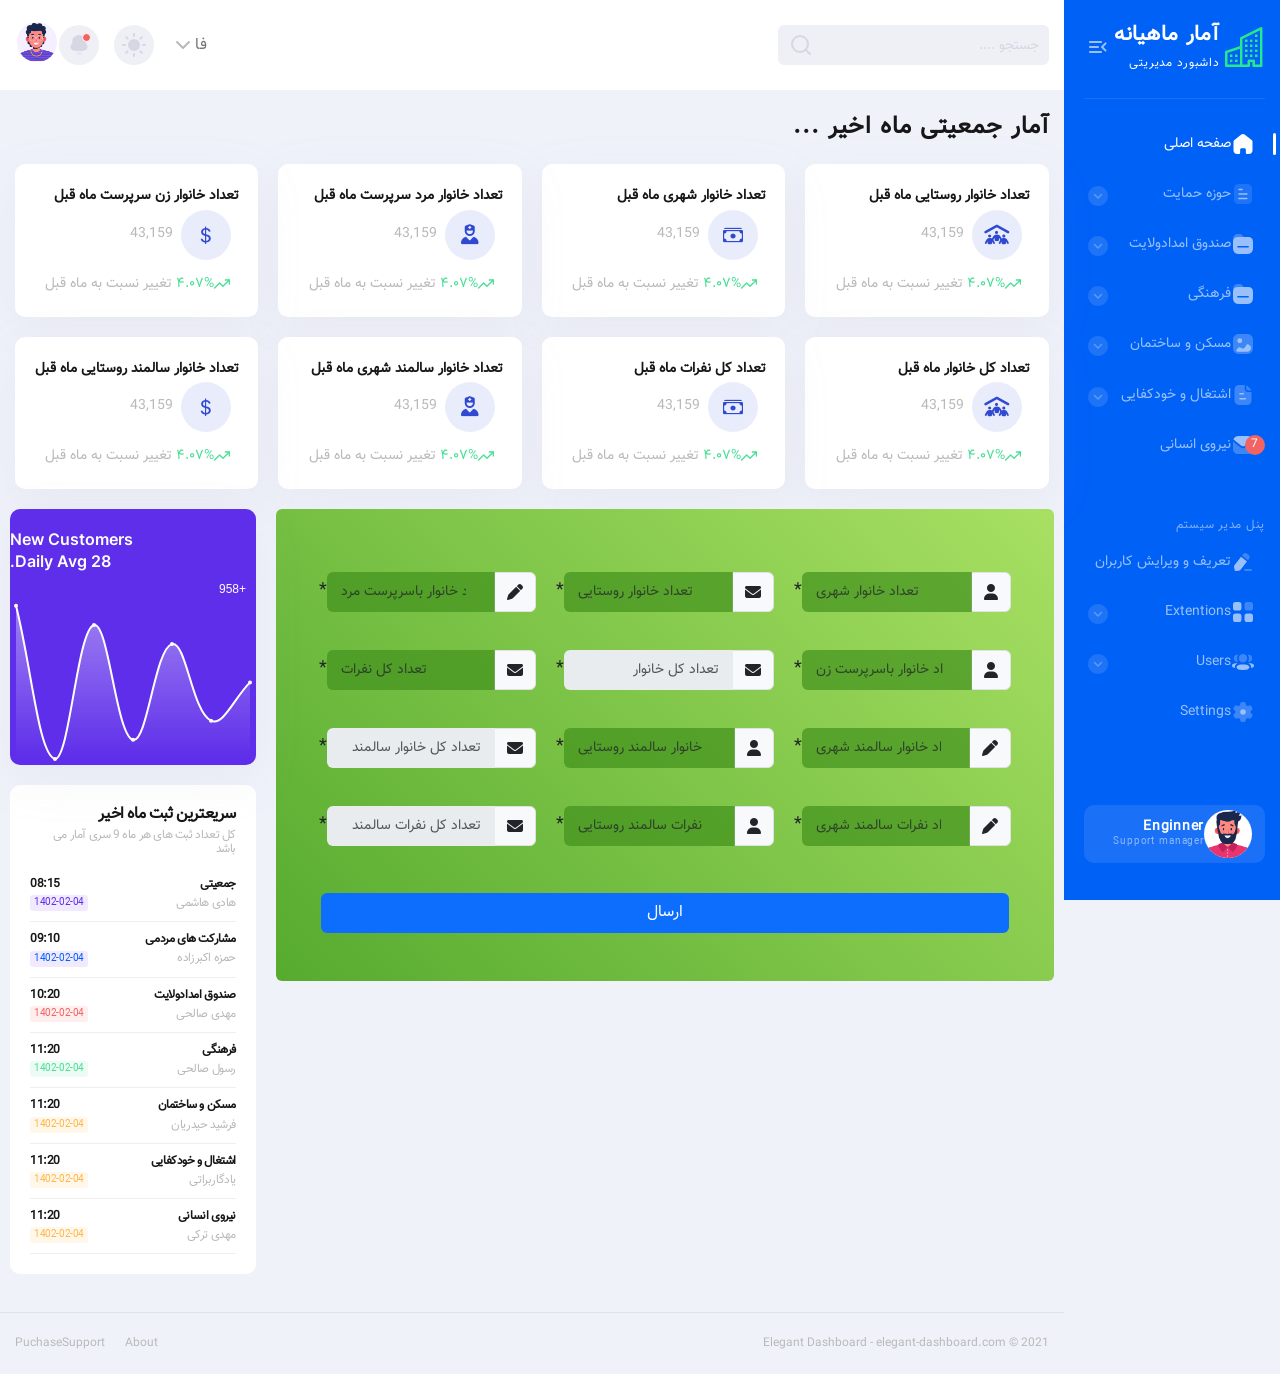
==== commit 4899edee: "ij" ====
--- a/insert-poplulation.html
+++ b/insert-poplulation.html
@@ -15,7 +15,20 @@
   <link rel="stylesheet" href="./css/font.css">
   <link rel="stylesheet" href="./css/Custome-style.css">
   <link rel="stylesheet" href="./css/all.min.css">
-
+  <style>
+    .input-group::after {
+      content: "*";
+      display: flex;
+      align-items: center;
+      font-size: large;
+      /* color: red; */
+
+    }
+
+    input+:after {
+      color: red;
+    }
+  </style>
 </head>
 
 <body>
